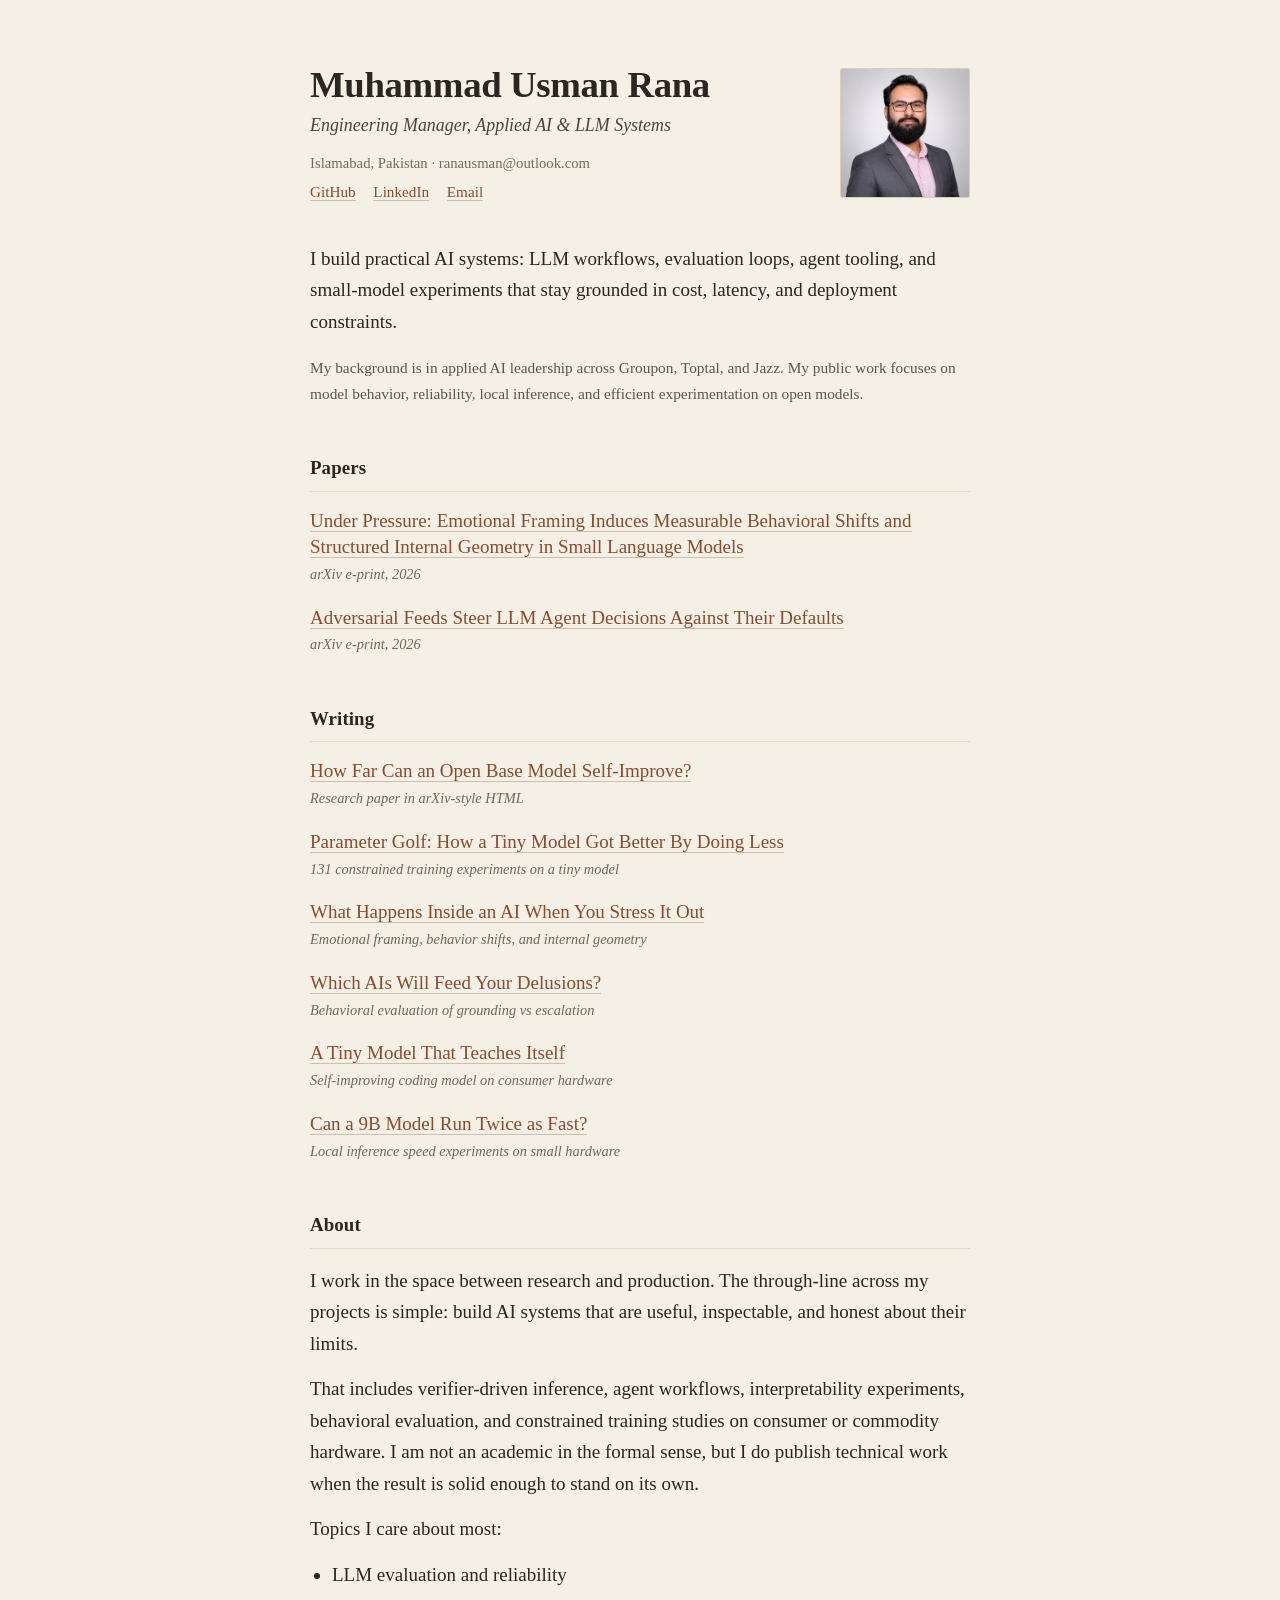
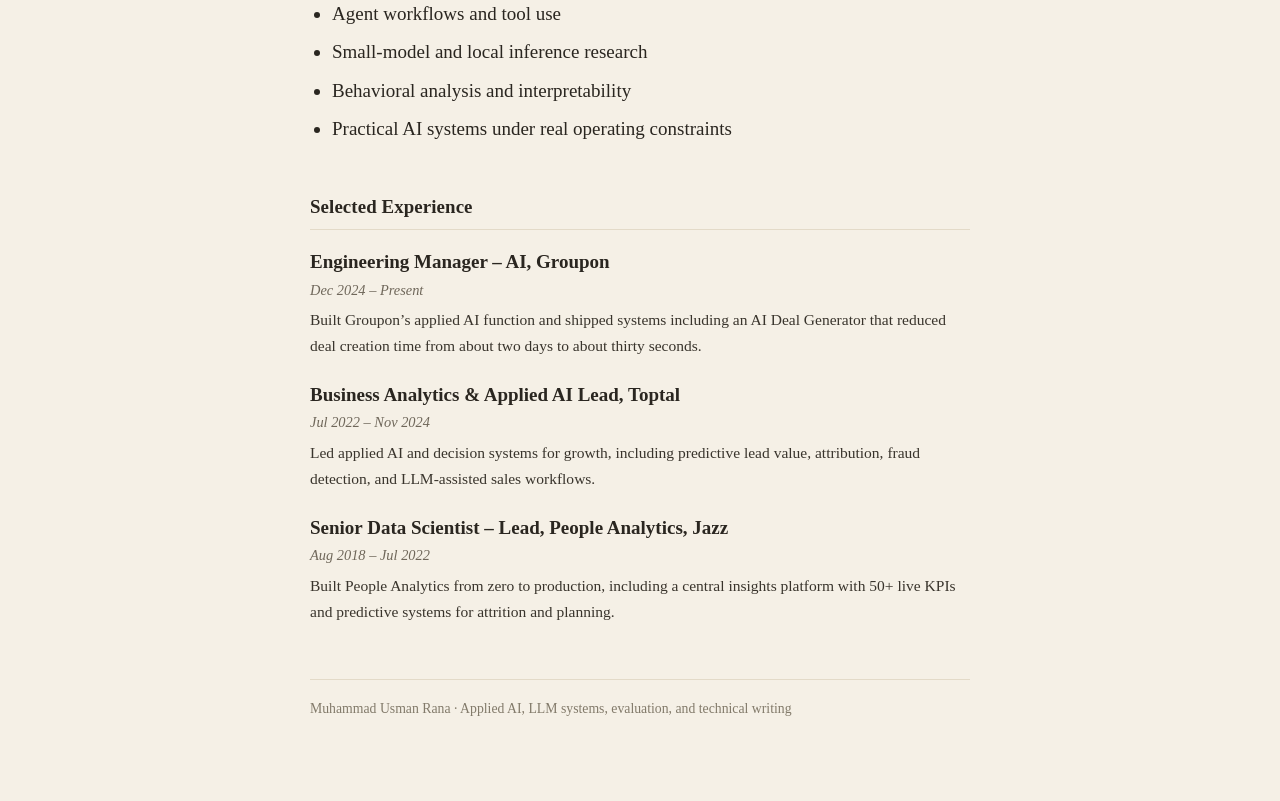
==== index.html @ 56c4f80d "Simplify homepage to a minimal cream layout Drop the heavy 90s styling: keep a warm cream background" ====
<!DOCTYPE html>
<html lang="en">
<head>
<meta charset="UTF-8">
<meta name="viewport" content="width=device-width, initial-scale=1.0">
<title>Muhammad Usman Rana</title>
<meta name="description" content="Applied AI engineering leader working on LLM systems, evaluation, agent workflows, and efficient model experimentation.">
<meta property="og:title" content="Muhammad Usman Rana">
<meta property="og:description" content="Applied AI engineering leader working on LLM systems, evaluation, agent workflows, and efficient model experimentation.">
<meta property="og:image" content="https://ranausmanai.github.io/og/home.png">
<meta property="og:url" content="https://ranausmanai.github.io">
<meta property="og:type" content="website">
<meta name="twitter:card" content="summary_large_image">
<meta name="twitter:title" content="Muhammad Usman Rana">
<meta name="twitter:description" content="Applied AI engineering leader working on LLM systems, evaluation, agent workflows, and efficient model experimentation.">
<meta name="twitter:image" content="https://ranausmanai.github.io/og/home.png">
<style>
*{box-sizing:border-box}

body{
  margin:0;
  padding:64px 24px 80px;
  background:#f5f0e6;
  color:#2a2620;
  font-family:Georgia,"Times New Roman",serif;
  font-size:19px;
  line-height:1.66;
  -webkit-font-smoothing:antialiased;
}

.page{max-width:660px;margin:0 auto}

a{color:#8a4b2f;text-decoration:none;border-bottom:1px solid rgba(138,75,47,.32)}
a:hover{border-bottom-color:#8a4b2f}

h1{
  font-size:2.3rem;
  font-weight:600;
  line-height:1.12;
  letter-spacing:-.01em;
  margin:0 0 6px;
}
.role{font-size:1.12rem;font-style:italic;color:#4a443b;margin:0 0 10px}
.meta{color:#726a5c;font-size:.92rem;margin:0 0 4px}
.links{margin:0 0 4px;font-size:.95rem}
.links a{margin-right:14px}

/* header with a modest portrait */
.intro-grid{
  display:flex;align-items:flex-start;gap:28px;
  margin-bottom:34px;
}
.intro-grid .text{flex:1;min-width:0}
.portrait{
  width:130px;height:auto;flex:none;
  border:1px solid #d8cfba;
  border-radius:2px;
  margin-top:4px;
}
p{margin:0 0 14px}
.lead{margin-top:18px}
.lead.small{font-size:.96rem;color:#5c554a}

h2{
  font-size:1.18rem;
  font-weight:600;
  margin:46px 0 16px;
  padding-bottom:7px;
  border-bottom:1px solid #e3dac8;
  letter-spacing:.005em;
}

.list{display:block}
.item{margin:0 0 18px}
.item .t{line-height:1.4}
.item .d{font-style:italic;color:#6f675a;font-size:.9rem;margin-top:2px}

ul{margin:4px 0 14px;padding-left:22px}
li{margin:0 0 7px}

.job{margin:0 0 20px}
.job .jt{font-weight:600}
.job .jw{font-style:italic;color:#6f675a;font-size:.9rem;margin:1px 0 5px}
.job p{margin:0;font-size:.97rem;color:#39342c}

footer{
  margin-top:54px;
  padding-top:18px;
  border-top:1px solid #e3dac8;
  color:#827a6a;
  font-size:.86rem;
}

@media(max-width:560px){
  body{padding:40px 18px 56px;font-size:18px}
  .intro-grid{flex-direction:column-reverse;gap:18px}
  .portrait{width:112px}
  h1{font-size:2rem}
}
</style>
</head>
<body>
<div class="page">

  <div class="intro-grid">
    <div class="text">
      <h1>Muhammad Usman Rana</h1>
      <p class="role">Engineering Manager, Applied AI &amp; LLM Systems</p>
      <p class="meta">Islamabad, Pakistan &middot; ranausman@outlook.com</p>
      <p class="links">
        <a href="https://github.com/ranausmanai">GitHub</a>
        <a href="https://www.linkedin.com/in/ranausmans/">LinkedIn</a>
        <a href="mailto:ranausman@outlook.com">Email</a>
      </p>
    </div>
    <img class="portrait" src="images/profile.png" alt="Muhammad Usman Rana">
  </div>

  <p class="lead">I build practical AI systems: LLM workflows, evaluation loops, agent tooling, and
  small-model experiments that stay grounded in cost, latency, and deployment constraints.</p>
  <p class="lead small">My background is in applied AI leadership across Groupon, Toptal, and Jazz.
  My public work focuses on model behavior, reliability, local inference, and efficient
  experimentation on open models.</p>

  <h2>Papers</h2>
  <div class="list">
    <div class="item">
      <div class="t"><a href="https://arxiv.org/abs/2605.20202">Under Pressure: Emotional Framing
        Induces Measurable Behavioral Shifts and Structured Internal Geometry in Small Language
        Models</a></div>
      <div class="d">arXiv e-print, 2026</div>
    </div>
    <div class="item">
      <div class="t"><a href="https://arxiv.org/abs/2606.00914">Adversarial Feeds Steer LLM Agent
        Decisions Against Their Defaults</a></div>
      <div class="d">arXiv e-print, 2026</div>
    </div>
  </div>

  <h2>Writing</h2>
  <div class="list">
    <div class="item">
      <div class="t"><a href="posts/how-far-can-an-open-base-model-self-improve.html">How Far Can
        an Open Base Model Self-Improve?</a></div>
      <div class="d">Research paper in arXiv-style HTML</div>
    </div>
    <div class="item">
      <div class="t"><a href="posts/parameter-golf.html">Parameter Golf: How a Tiny Model Got
        Better By Doing Less</a></div>
      <div class="d">131 constrained training experiments on a tiny model</div>
    </div>
    <div class="item">
      <div class="t"><a href="posts/under-pressure.html">What Happens Inside an AI When You Stress
        It Out</a></div>
      <div class="d">Emotional framing, behavior shifts, and internal geometry</div>
    </div>
    <div class="item">
      <div class="t"><a href="posts/spiral-eval.html">Which AIs Will Feed Your Delusions?</a></div>
      <div class="d">Behavioral evaluation of grounding vs escalation</div>
    </div>
    <div class="item">
      <div class="t"><a href="posts/tinyforge.html">A Tiny Model That Teaches Itself</a></div>
      <div class="d">Self-improving coding model on consumer hardware</div>
    </div>
    <div class="item">
      <div class="t"><a href="posts/twenty-experiments.html">Can a 9B Model Run Twice as
        Fast?</a></div>
      <div class="d">Local inference speed experiments on small hardware</div>
    </div>
  </div>

  <h2>About</h2>
  <p>I work in the space between research and production. The through-line across my projects is
  simple: build AI systems that are useful, inspectable, and honest about their limits.</p>
  <p>That includes verifier-driven inference, agent workflows, interpretability experiments,
  behavioral evaluation, and constrained training studies on consumer or commodity hardware. I am
  not an academic in the formal sense, but I do publish technical work when the result is solid
  enough to stand on its own.</p>
  <p>Topics I care about most:</p>
  <ul>
    <li>LLM evaluation and reliability</li>
    <li>Agent workflows and tool use</li>
    <li>Small-model and local inference research</li>
    <li>Behavioral analysis and interpretability</li>
    <li>Practical AI systems under real operating constraints</li>
  </ul>

  <h2>Selected Experience</h2>
  <div class="job">
    <div class="jt">Engineering Manager &ndash; AI, Groupon</div>
    <div class="jw">Dec 2024 &ndash; Present</div>
    <p>Built Groupon&rsquo;s applied AI function and shipped systems including an AI Deal Generator
    that reduced deal creation time from about two days to about thirty seconds.</p>
  </div>
  <div class="job">
    <div class="jt">Business Analytics &amp; Applied AI Lead, Toptal</div>
    <div class="jw">Jul 2022 &ndash; Nov 2024</div>
    <p>Led applied AI and decision systems for growth, including predictive lead value, attribution,
    fraud detection, and LLM-assisted sales workflows.</p>
  </div>
  <div class="job">
    <div class="jt">Senior Data Scientist &ndash; Lead, People Analytics, Jazz</div>
    <div class="jw">Aug 2018 &ndash; Jul 2022</div>
    <p>Built People Analytics from zero to production, including a central insights platform with
    50+ live KPIs and predictive systems for attrition and planning.</p>
  </div>

  <footer>
    Muhammad Usman Rana &middot; Applied AI, LLM systems, evaluation, and technical writing
  </footer>

</div>
</body>
</html>
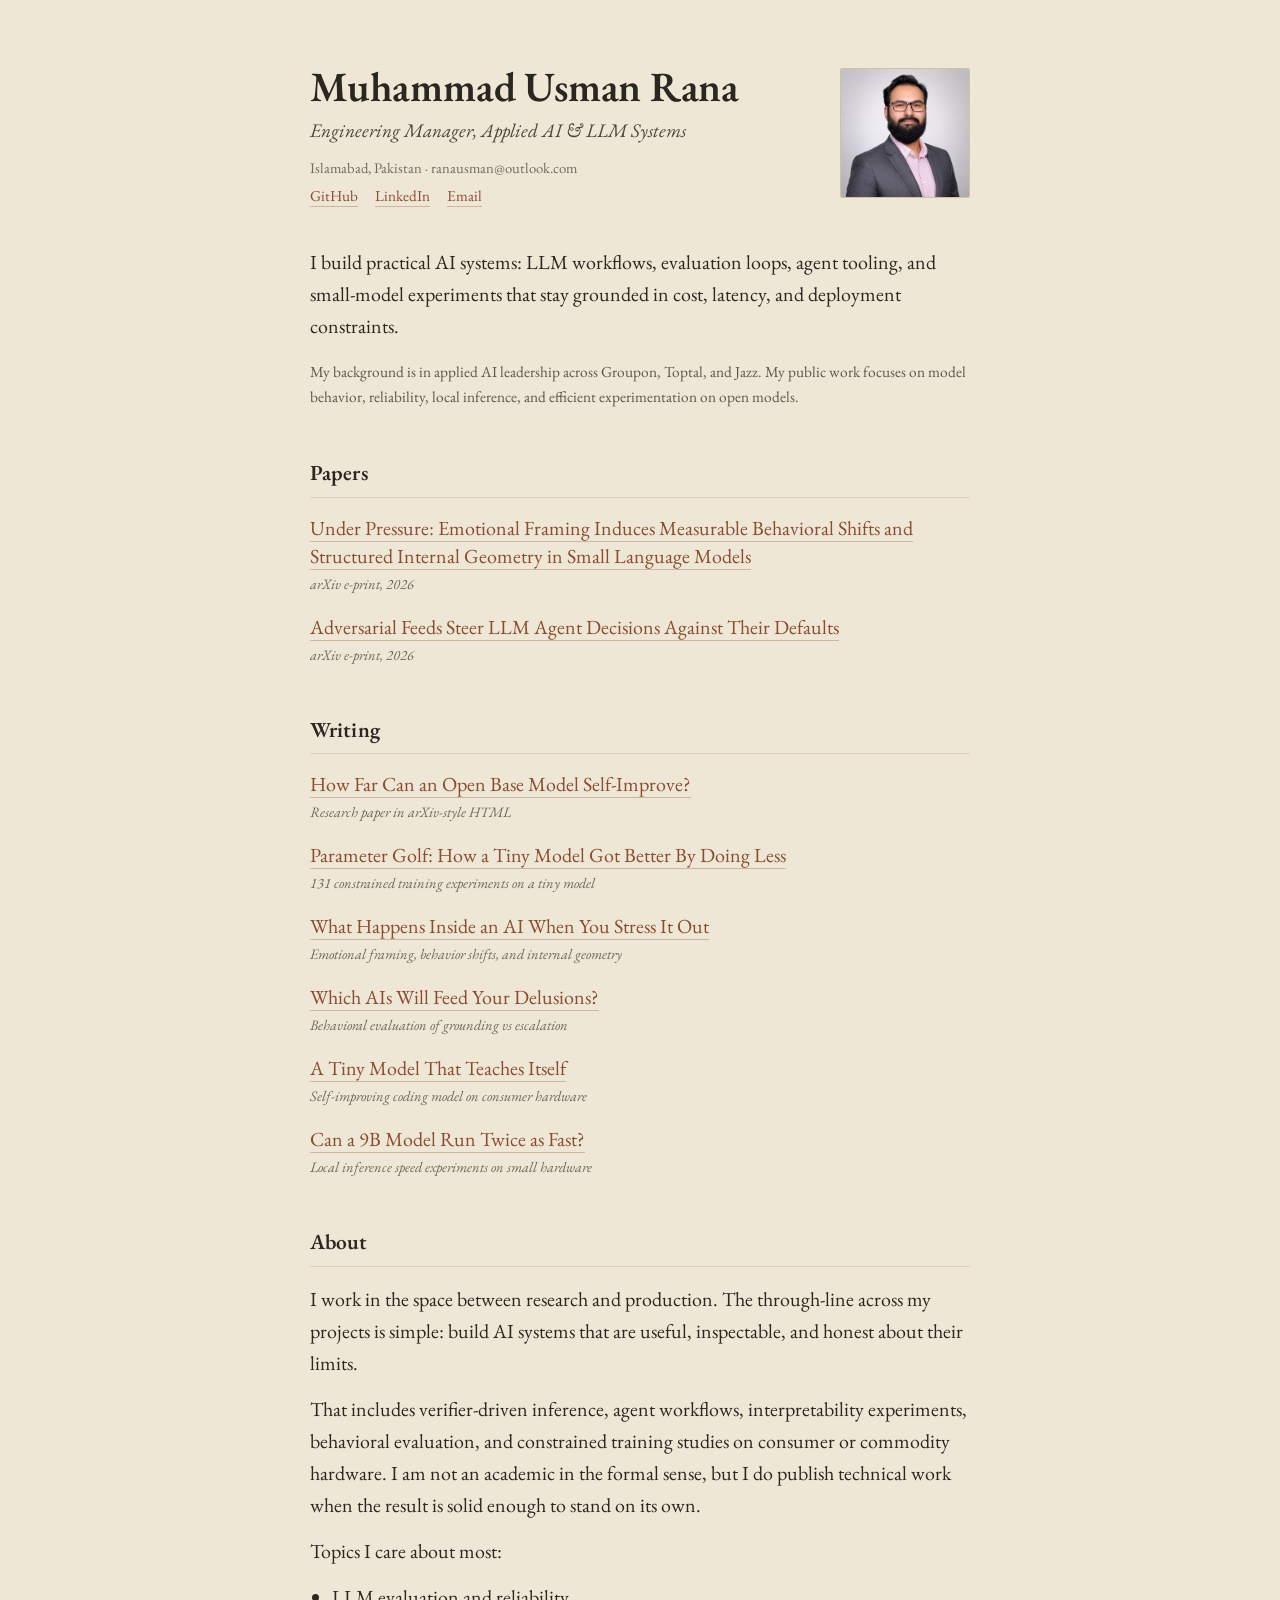
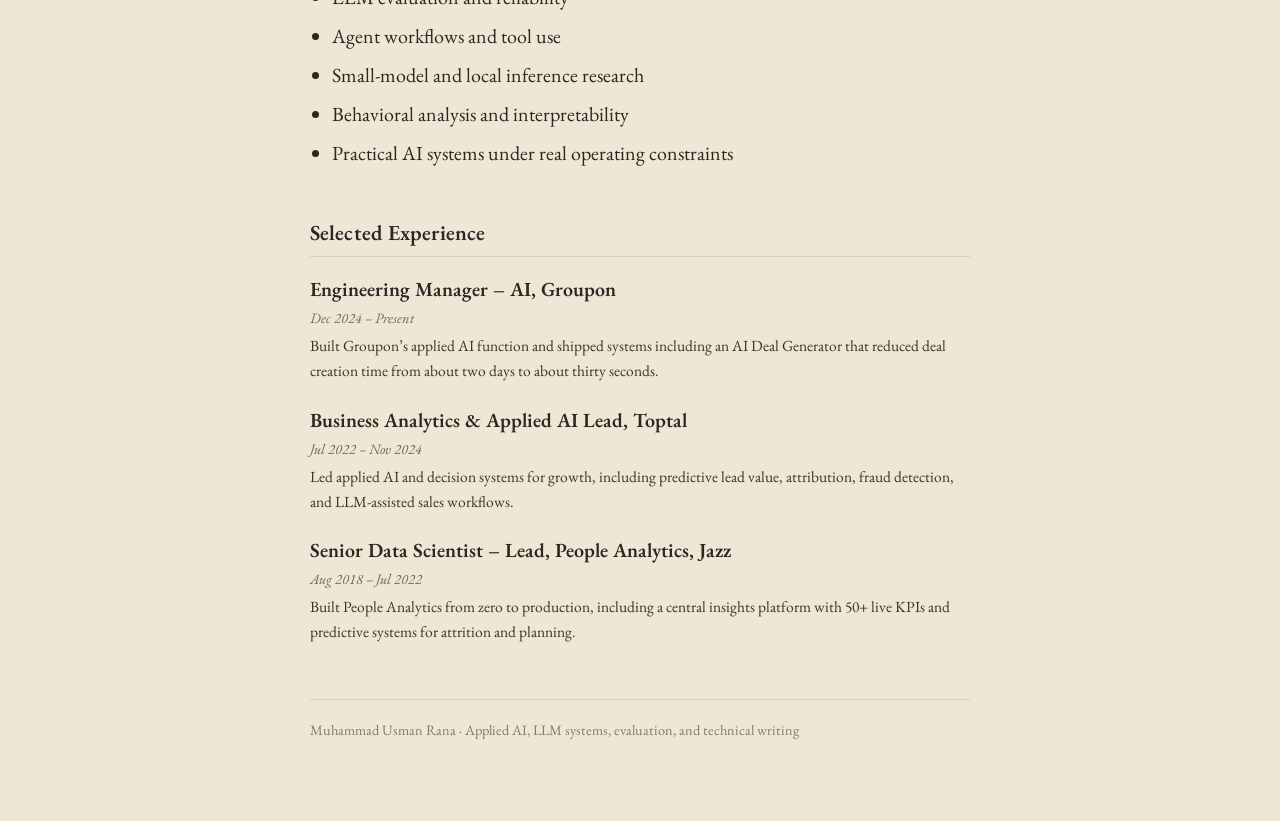
==== commit e41894e6: "Fine-tune homepage: beige bg, EB Garamond, tuned hairlines Deepen the background to a warmer beige (" ====
--- a/index.html
+++ b/index.html
@@ -14,17 +14,20 @@
 <meta name="twitter:title" content="Muhammad Usman Rana">
 <meta name="twitter:description" content="Applied AI engineering leader working on LLM systems, evaluation, agent workflows, and efficient model experimentation.">
 <meta name="twitter:image" content="https://ranausmanai.github.io/og/home.png">
+<link rel="preconnect" href="https://fonts.googleapis.com">
+<link rel="preconnect" href="https://fonts.gstatic.com" crossorigin>
+<link href="https://fonts.googleapis.com/css2?family=EB+Garamond:ital,wght@0,400;0,500;0,600;1,400;1,500&display=swap" rel="stylesheet">
 <style>
 *{box-sizing:border-box}
 
 body{
   margin:0;
   padding:64px 24px 80px;
-  background:#f5f0e6;
+  background:#efe7d6;
   color:#2a2620;
-  font-family:Georgia,"Times New Roman",serif;
-  font-size:19px;
-  line-height:1.66;
+  font-family:"EB Garamond",Georgia,"Times New Roman",serif;
+  font-size:20px;
+  line-height:1.6;
   -webkit-font-smoothing:antialiased;
 }
 
@@ -34,13 +37,13 @@
 a:hover{border-bottom-color:#8a4b2f}
 
 h1{
-  font-size:2.3rem;
+  font-size:2.6rem;
   font-weight:600;
-  line-height:1.12;
-  letter-spacing:-.01em;
+  line-height:1.1;
+  letter-spacing:-.005em;
   margin:0 0 6px;
 }
-.role{font-size:1.12rem;font-style:italic;color:#4a443b;margin:0 0 10px}
+.role{font-size:1.2rem;font-style:italic;color:#4a443b;margin:0 0 10px}
 .meta{color:#726a5c;font-size:.92rem;margin:0 0 4px}
 .links{margin:0 0 4px;font-size:.95rem}
 .links a{margin-right:14px}
@@ -53,7 +56,7 @@
 .intro-grid .text{flex:1;min-width:0}
 .portrait{
   width:130px;height:auto;flex:none;
-  border:1px solid #d8cfba;
+  border:1px solid #cfc1a3;
   border-radius:2px;
   margin-top:4px;
 }
@@ -62,11 +65,11 @@
 .lead.small{font-size:.96rem;color:#5c554a}
 
 h2{
-  font-size:1.18rem;
+  font-size:1.34rem;
   font-weight:600;
   margin:46px 0 16px;
   padding-bottom:7px;
-  border-bottom:1px solid #e3dac8;
+  border-bottom:1px solid #ddd0b6;
   letter-spacing:.005em;
 }
 
@@ -86,16 +89,16 @@
 footer{
   margin-top:54px;
   padding-top:18px;
-  border-top:1px solid #e3dac8;
+  border-top:1px solid #ddd0b6;
   color:#827a6a;
-  font-size:.86rem;
+  font-size:.9rem;
 }
 
 @media(max-width:560px){
-  body{padding:40px 18px 56px;font-size:18px}
+  body{padding:40px 18px 56px;font-size:19px}
   .intro-grid{flex-direction:column-reverse;gap:18px}
   .portrait{width:112px}
-  h1{font-size:2rem}
+  h1{font-size:2.15rem}
 }
 </style>
 </head>
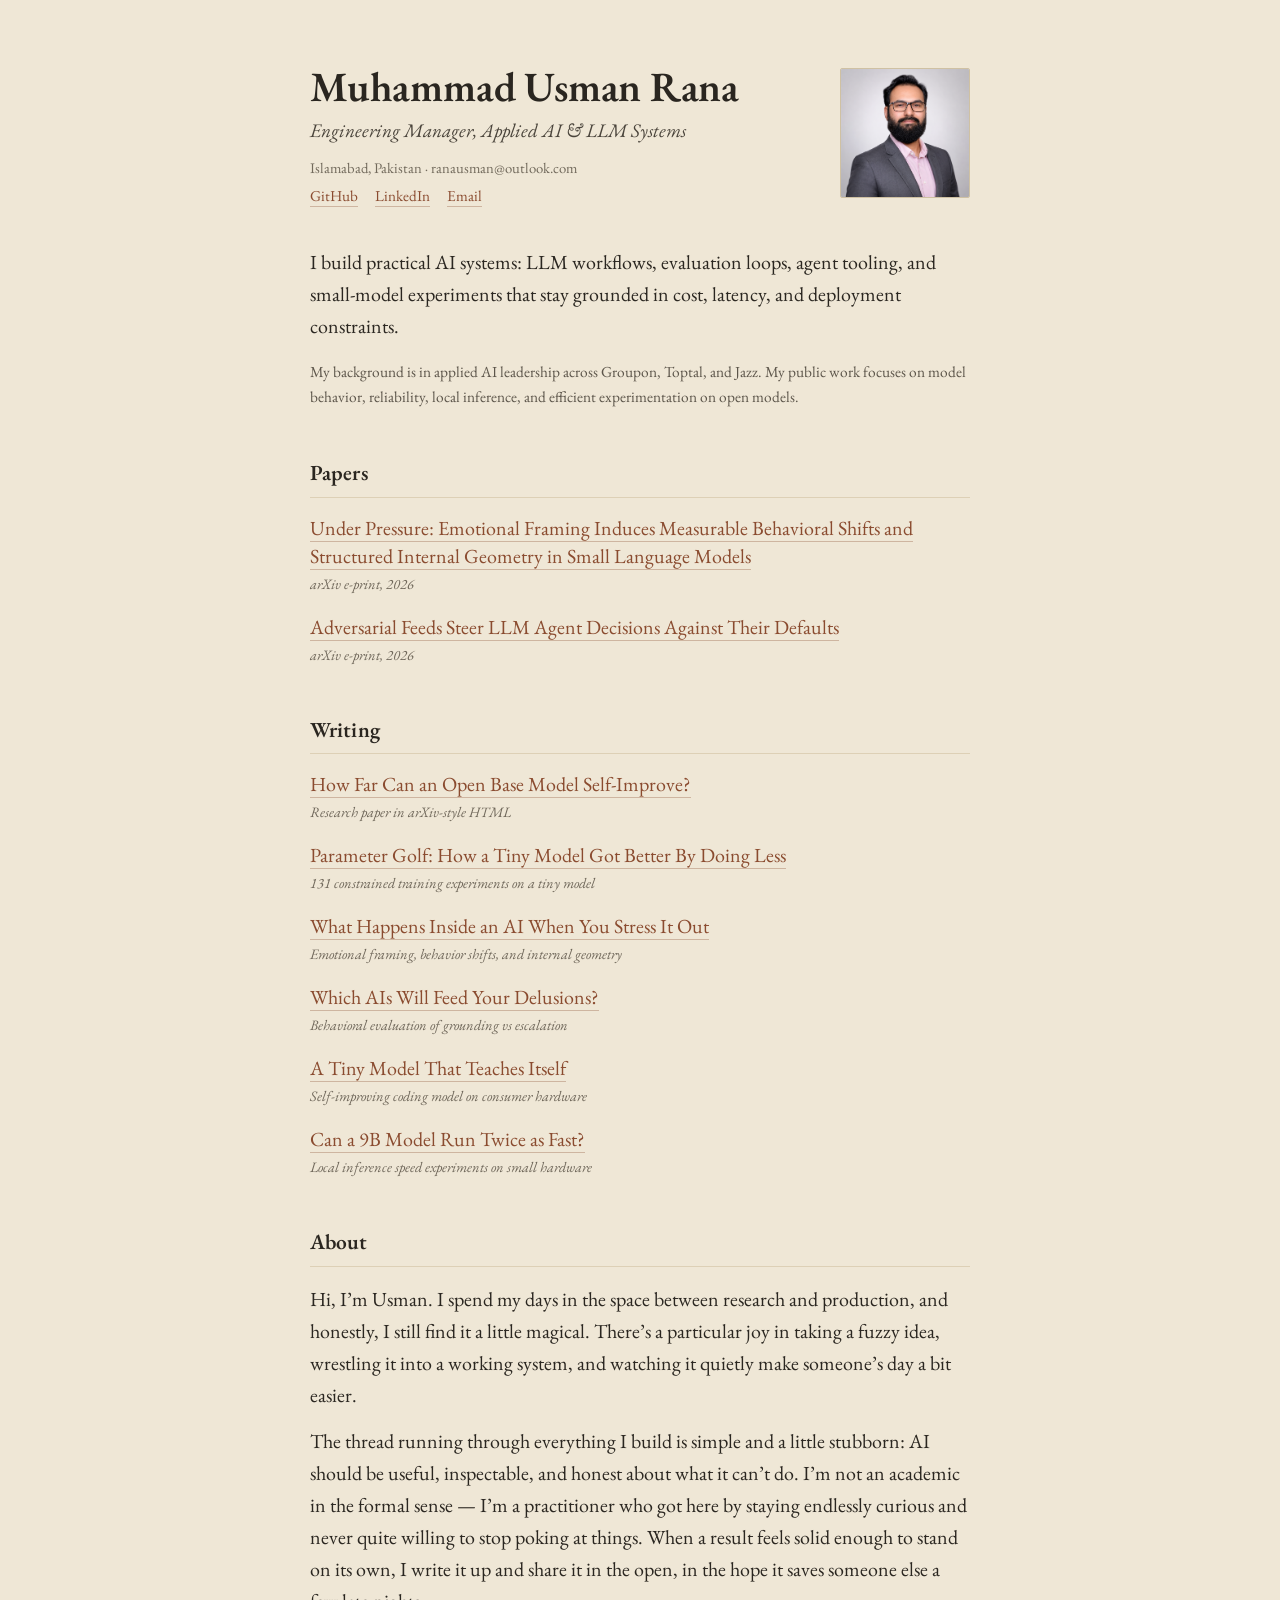
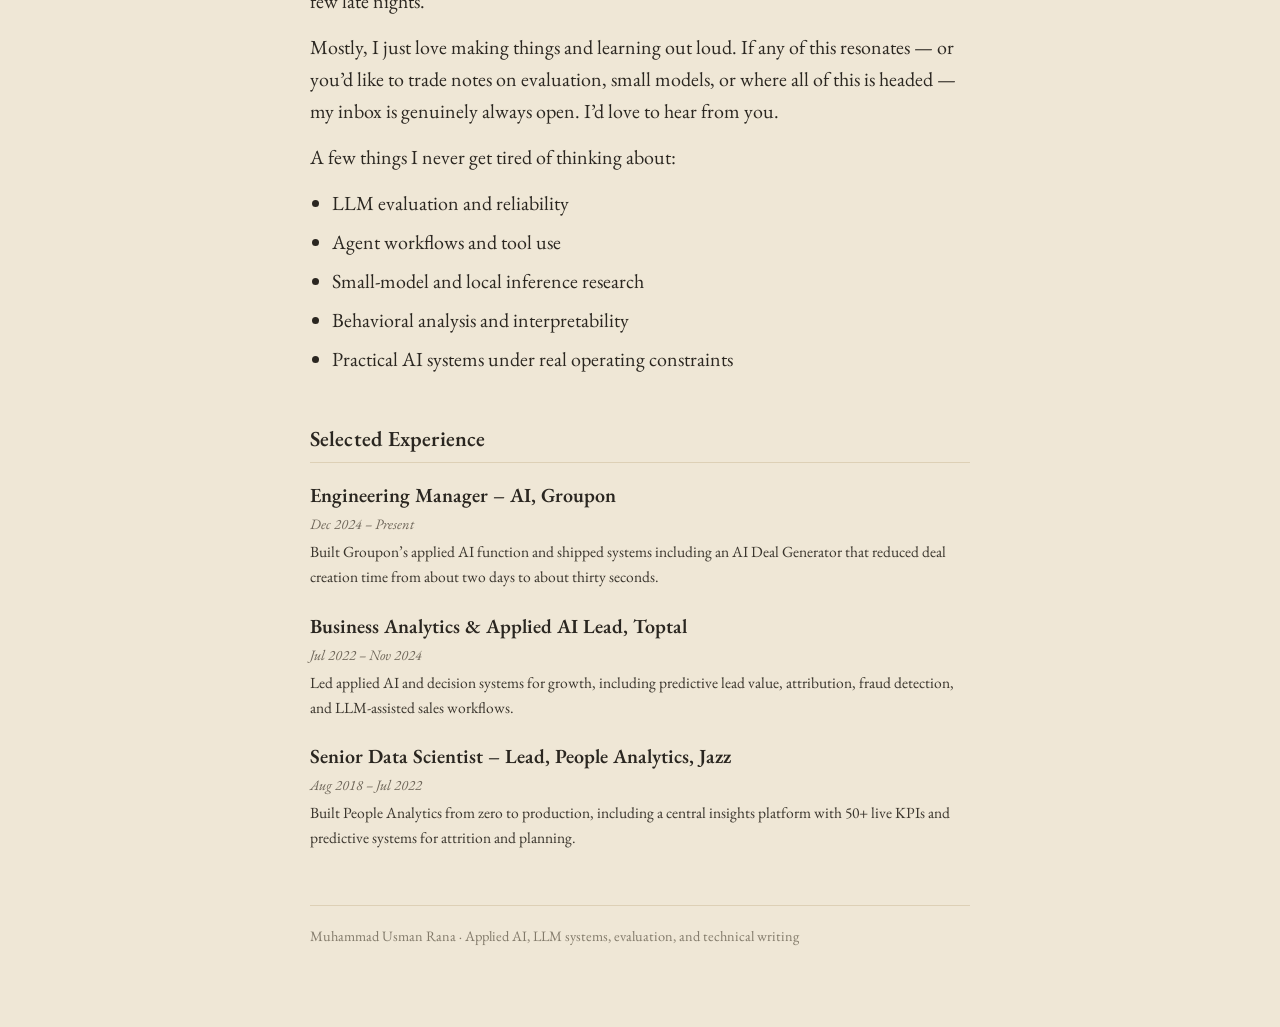
==== commit 2d106b36: "Rewrite About section in a warmer, personal voice Replace the formal About copy with a warm, first-p" ====
--- a/index.html
+++ b/index.html
@@ -173,13 +173,18 @@
   </div>
 
   <h2>About</h2>
-  <p>I work in the space between research and production. The through-line across my projects is
-  simple: build AI systems that are useful, inspectable, and honest about their limits.</p>
-  <p>That includes verifier-driven inference, agent workflows, interpretability experiments,
-  behavioral evaluation, and constrained training studies on consumer or commodity hardware. I am
-  not an academic in the formal sense, but I do publish technical work when the result is solid
-  enough to stand on its own.</p>
-  <p>Topics I care about most:</p>
+  <p>Hi, I&rsquo;m Usman. I spend my days in the space between research and production, and honestly,
+  I still find it a little magical. There&rsquo;s a particular joy in taking a fuzzy idea, wrestling
+  it into a working system, and watching it quietly make someone&rsquo;s day a bit easier.</p>
+  <p>The thread running through everything I build is simple and a little stubborn: AI should be
+  useful, inspectable, and honest about what it can&rsquo;t do. I&rsquo;m not an academic in the
+  formal sense &mdash; I&rsquo;m a practitioner who got here by staying endlessly curious and never
+  quite willing to stop poking at things. When a result feels solid enough to stand on its own, I
+  write it up and share it in the open, in the hope it saves someone else a few late nights.</p>
+  <p>Mostly, I just love making things and learning out loud. If any of this resonates &mdash; or
+  you&rsquo;d like to trade notes on evaluation, small models, or where all of this is headed &mdash;
+  my inbox is genuinely always open. I&rsquo;d love to hear from you.</p>
+  <p>A few things I never get tired of thinking about:</p>
   <ul>
     <li>LLM evaluation and reliability</li>
     <li>Agent workflows and tool use</li>
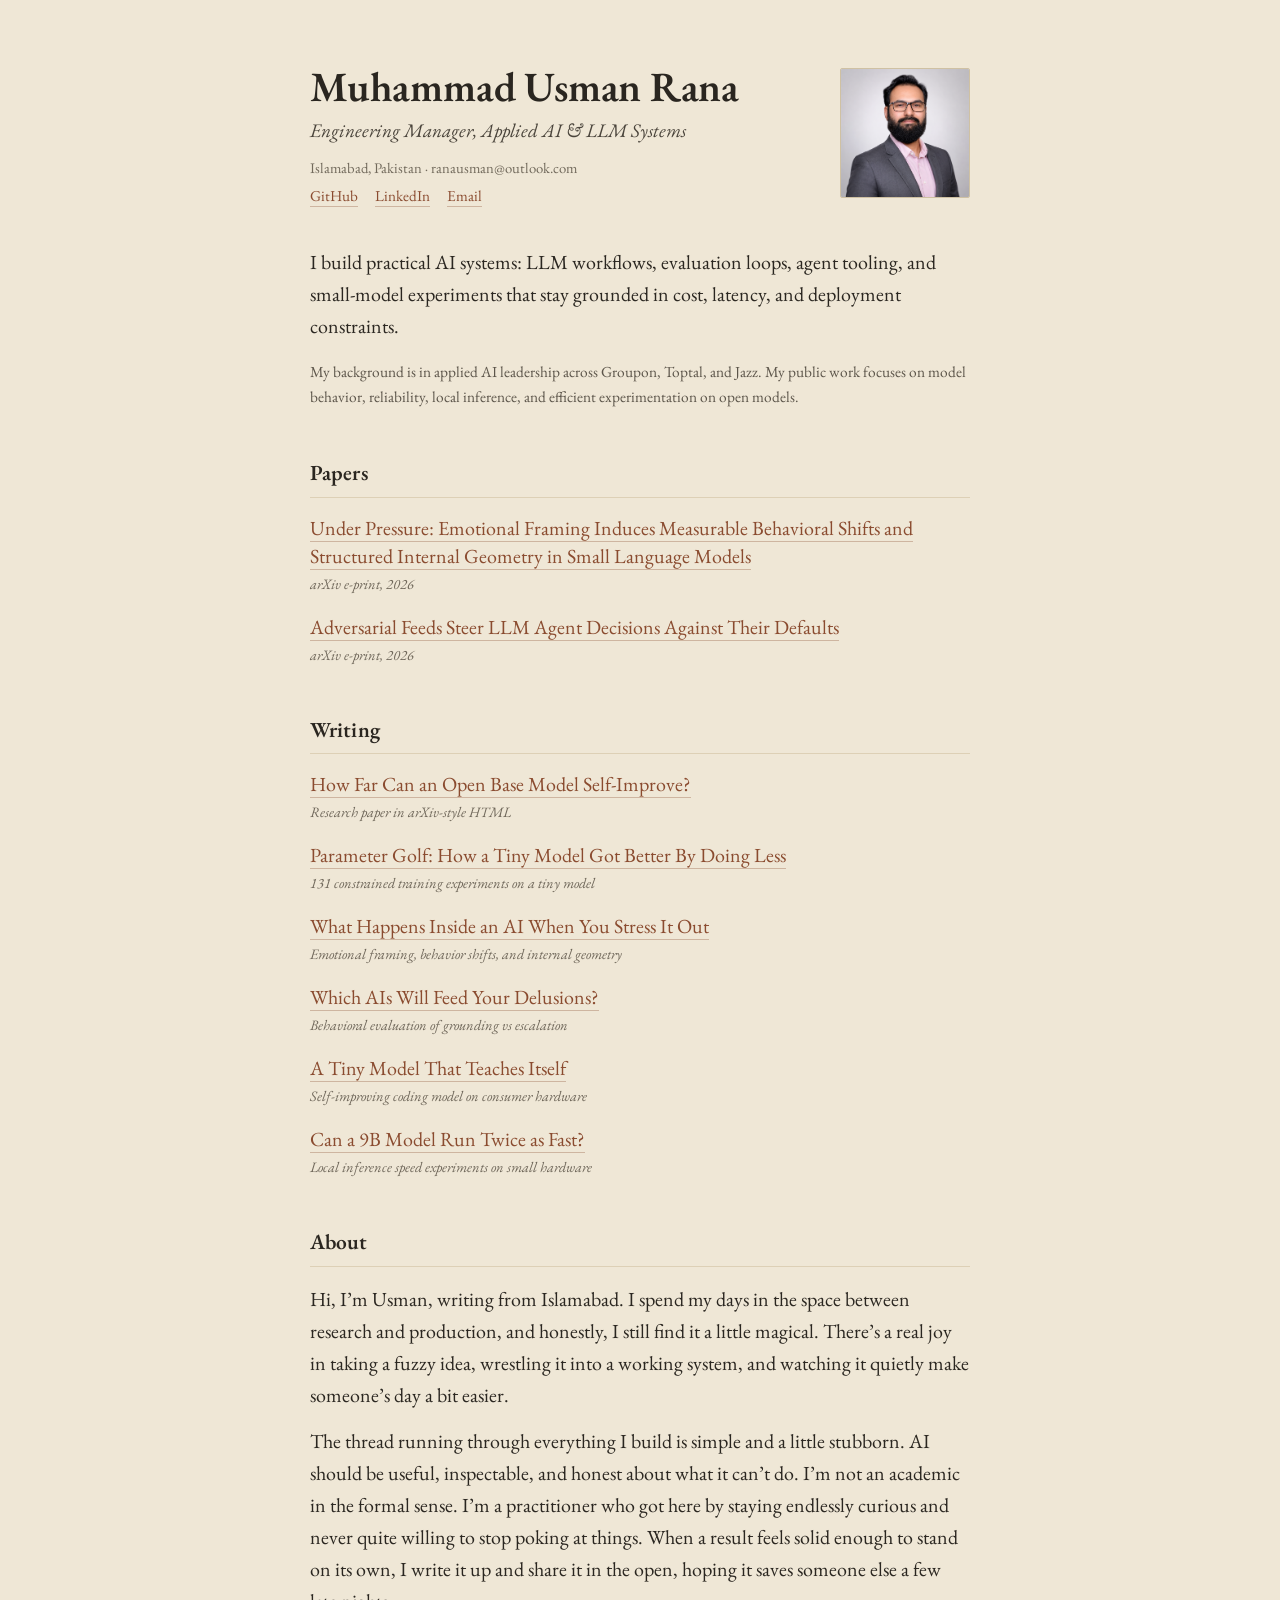
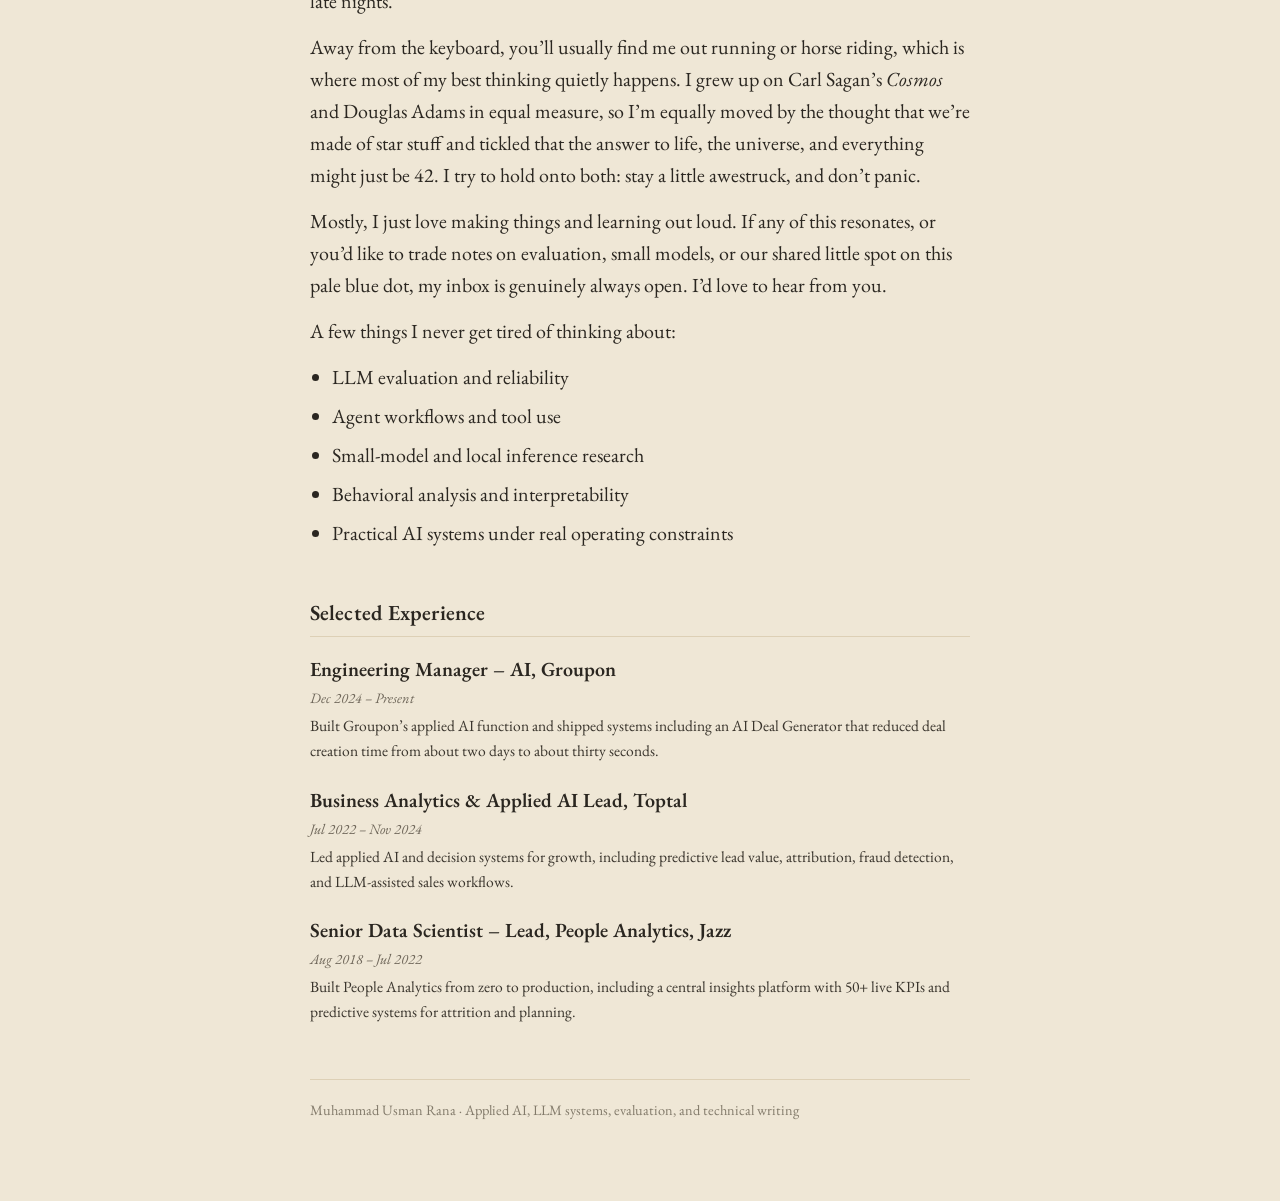
==== commit c2fa56f2: "Personalize About: Islamabad, hobbies, Cosmos & Hitchhiker nods Rewrite the About copy without em da" ====
--- a/index.html
+++ b/index.html
@@ -173,16 +173,22 @@
   </div>
 
   <h2>About</h2>
-  <p>Hi, I&rsquo;m Usman. I spend my days in the space between research and production, and honestly,
-  I still find it a little magical. There&rsquo;s a particular joy in taking a fuzzy idea, wrestling
-  it into a working system, and watching it quietly make someone&rsquo;s day a bit easier.</p>
-  <p>The thread running through everything I build is simple and a little stubborn: AI should be
+  <p>Hi, I&rsquo;m Usman, writing from Islamabad. I spend my days in the space between research and
+  production, and honestly, I still find it a little magical. There&rsquo;s a real joy in taking a
+  fuzzy idea, wrestling it into a working system, and watching it quietly make someone&rsquo;s day a
+  bit easier.</p>
+  <p>The thread running through everything I build is simple and a little stubborn. AI should be
   useful, inspectable, and honest about what it can&rsquo;t do. I&rsquo;m not an academic in the
-  formal sense &mdash; I&rsquo;m a practitioner who got here by staying endlessly curious and never
-  quite willing to stop poking at things. When a result feels solid enough to stand on its own, I
-  write it up and share it in the open, in the hope it saves someone else a few late nights.</p>
-  <p>Mostly, I just love making things and learning out loud. If any of this resonates &mdash; or
-  you&rsquo;d like to trade notes on evaluation, small models, or where all of this is headed &mdash;
+  formal sense. I&rsquo;m a practitioner who got here by staying endlessly curious and never quite
+  willing to stop poking at things. When a result feels solid enough to stand on its own, I write it
+  up and share it in the open, hoping it saves someone else a few late nights.</p>
+  <p>Away from the keyboard, you&rsquo;ll usually find me out running or horse riding, which is where
+  most of my best thinking quietly happens. I grew up on Carl Sagan&rsquo;s <em>Cosmos</em> and
+  Douglas Adams in equal measure, so I&rsquo;m equally moved by the thought that we&rsquo;re made of
+  star stuff and tickled that the answer to life, the universe, and everything might just be 42. I
+  try to hold onto both: stay a little awestruck, and don&rsquo;t panic.</p>
+  <p>Mostly, I just love making things and learning out loud. If any of this resonates, or you&rsquo;d
+  like to trade notes on evaluation, small models, or our shared little spot on this pale blue dot,
   my inbox is genuinely always open. I&rsquo;d love to hear from you.</p>
   <p>A few things I never get tired of thinking about:</p>
   <ul>
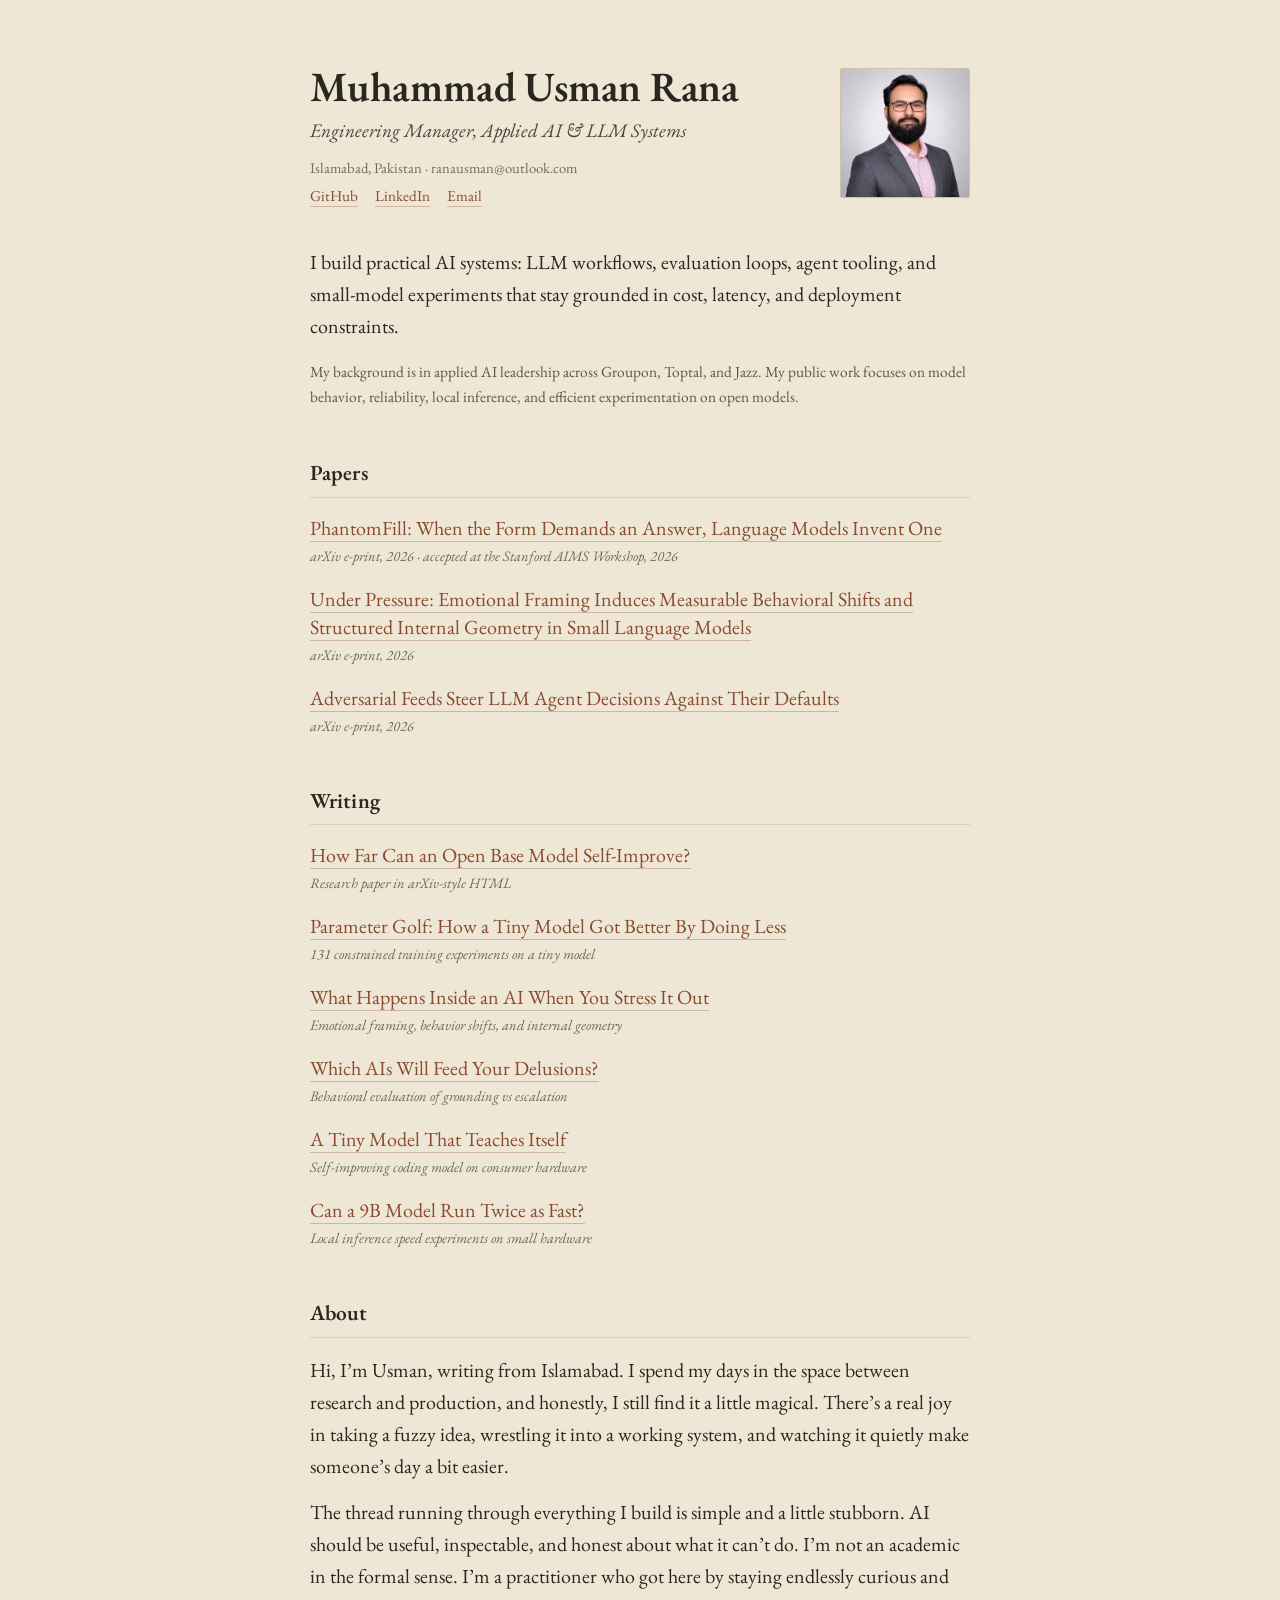
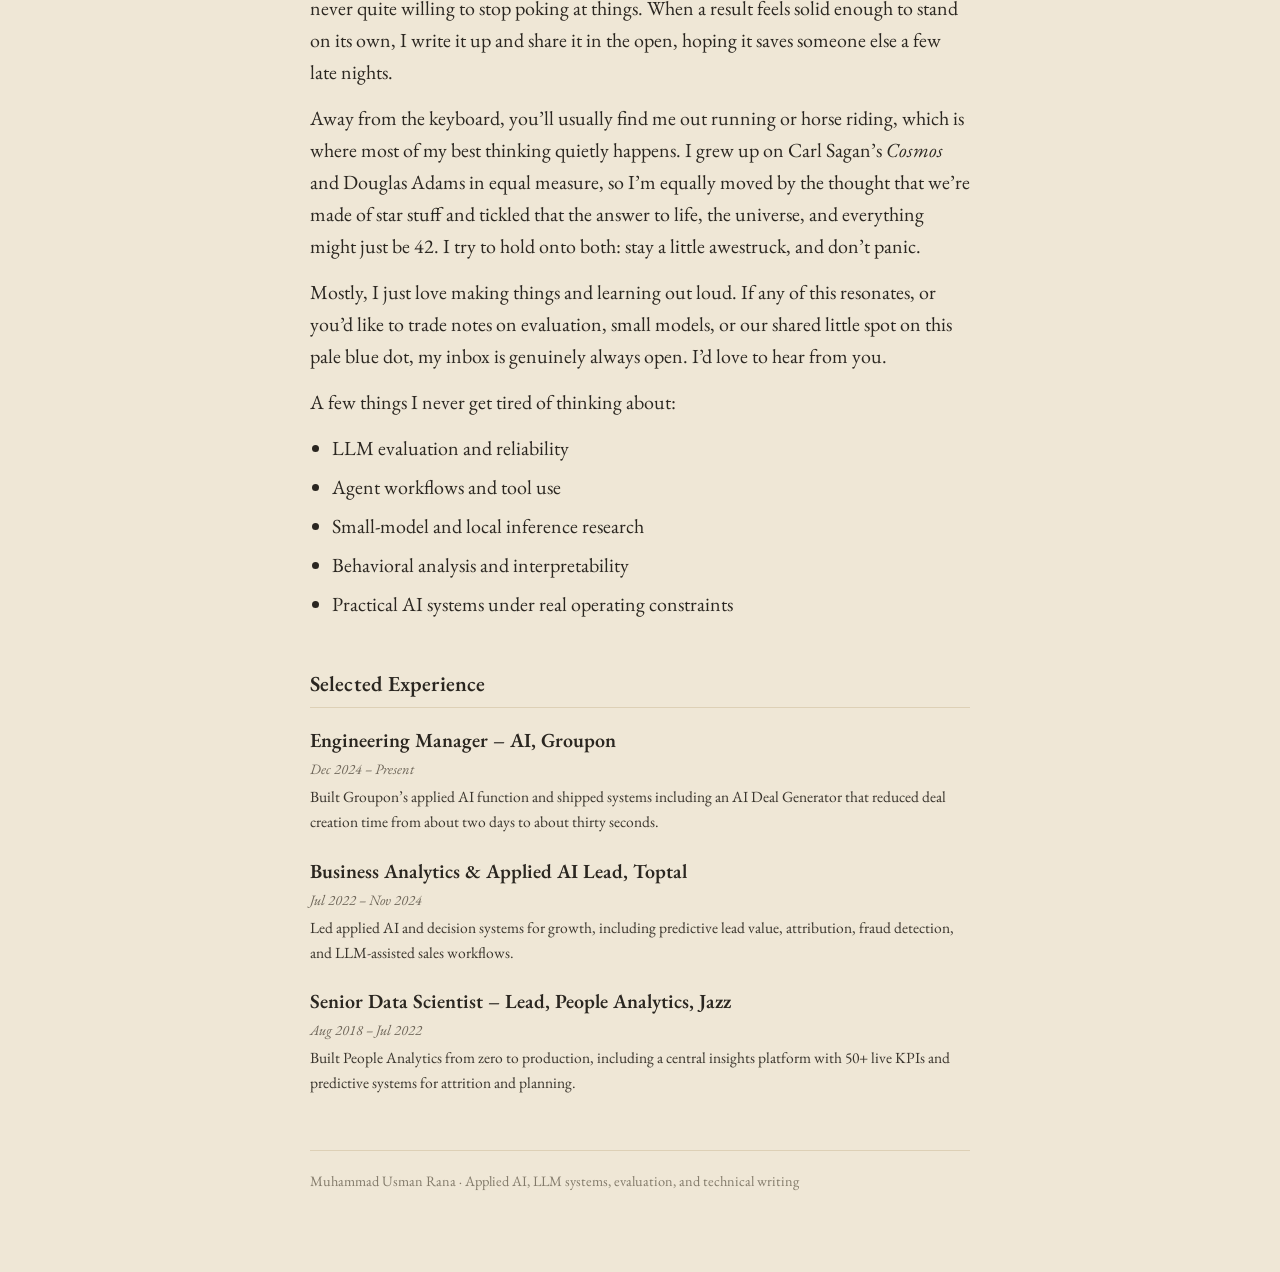
==== commit e5797e85: "Add PhantomFill to homepage" ====
--- a/index.html
+++ b/index.html
@@ -127,6 +127,11 @@
 
   <h2>Papers</h2>
   <div class="list">
+    <div class="item">
+      <div class="t"><a href="https://arxiv.org/abs/2607.20492">PhantomFill: When the Form Demands
+        an Answer, Language Models Invent One</a></div>
+      <div class="d">arXiv e-print, 2026 · accepted at the Stanford AIMS Workshop, 2026</div>
+    </div>
     <div class="item">
       <div class="t"><a href="https://arxiv.org/abs/2605.20202">Under Pressure: Emotional Framing
         Induces Measurable Behavioral Shifts and Structured Internal Geometry in Small Language
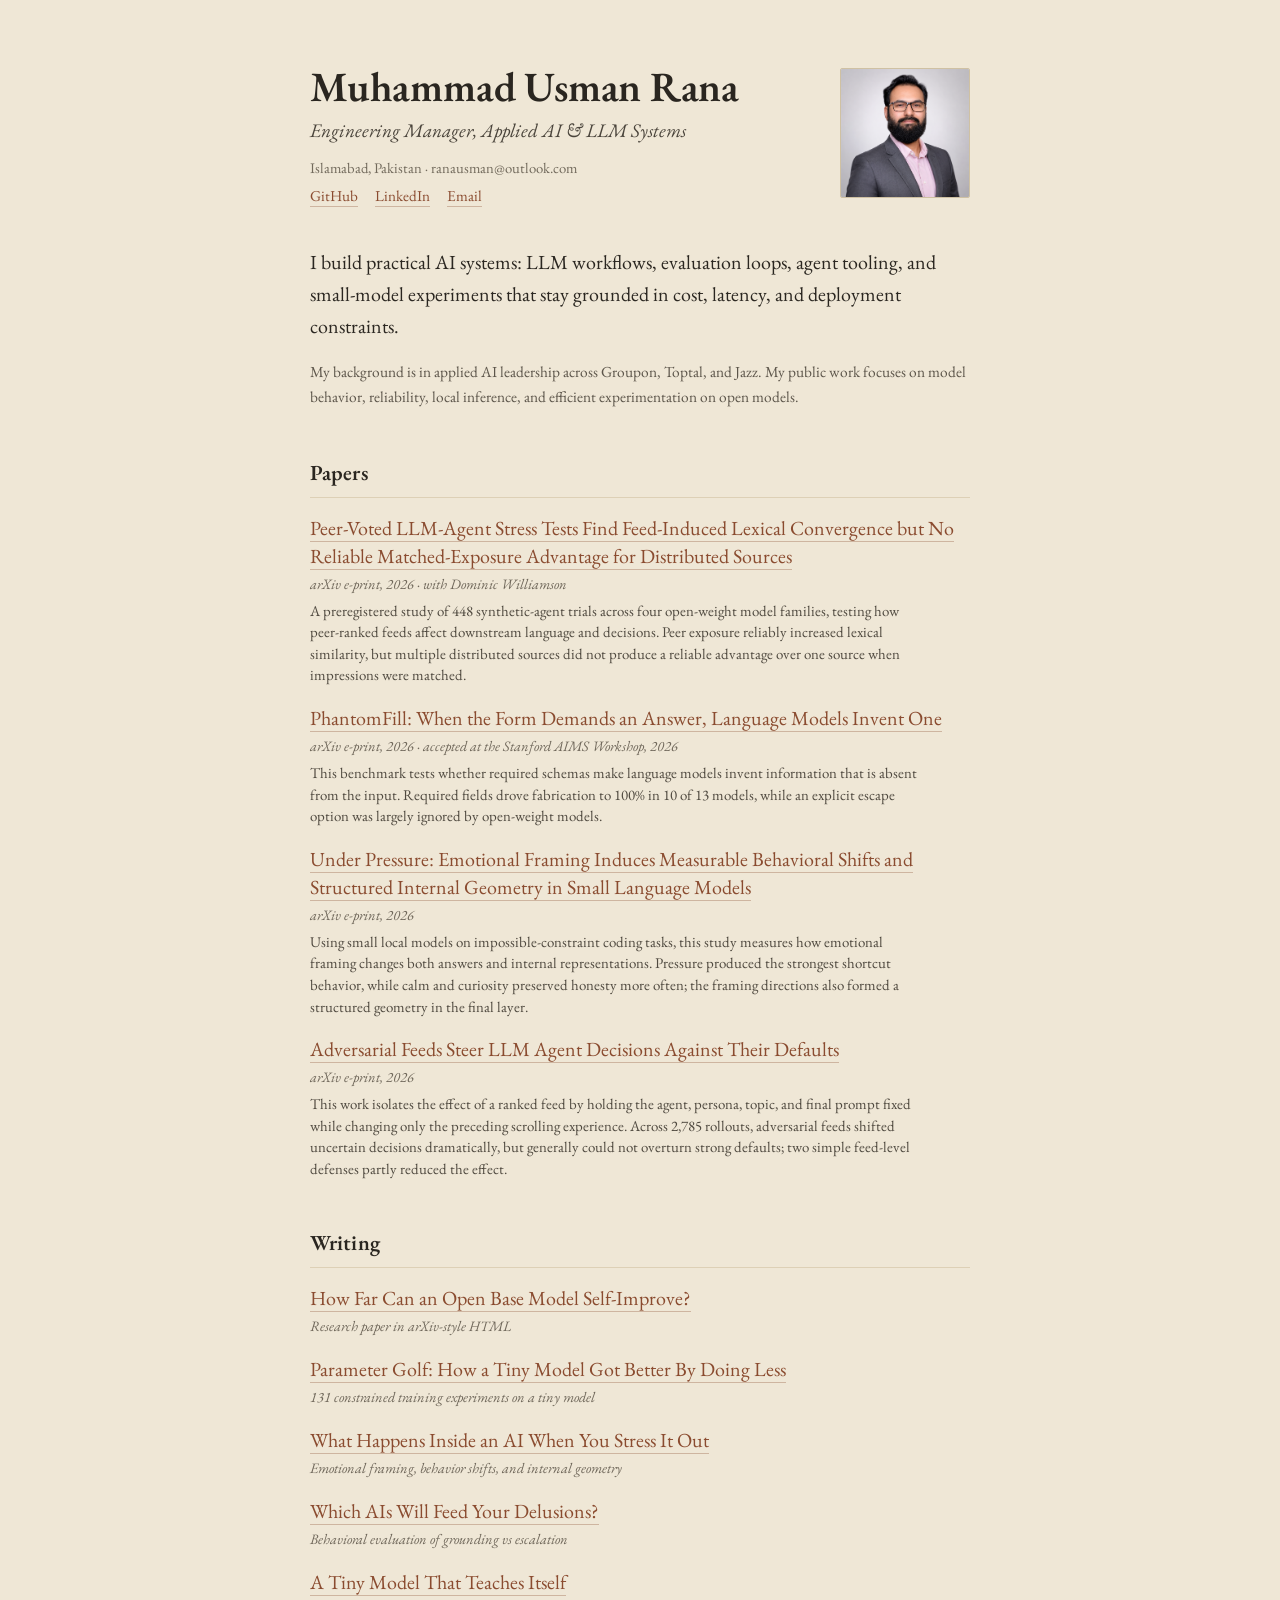
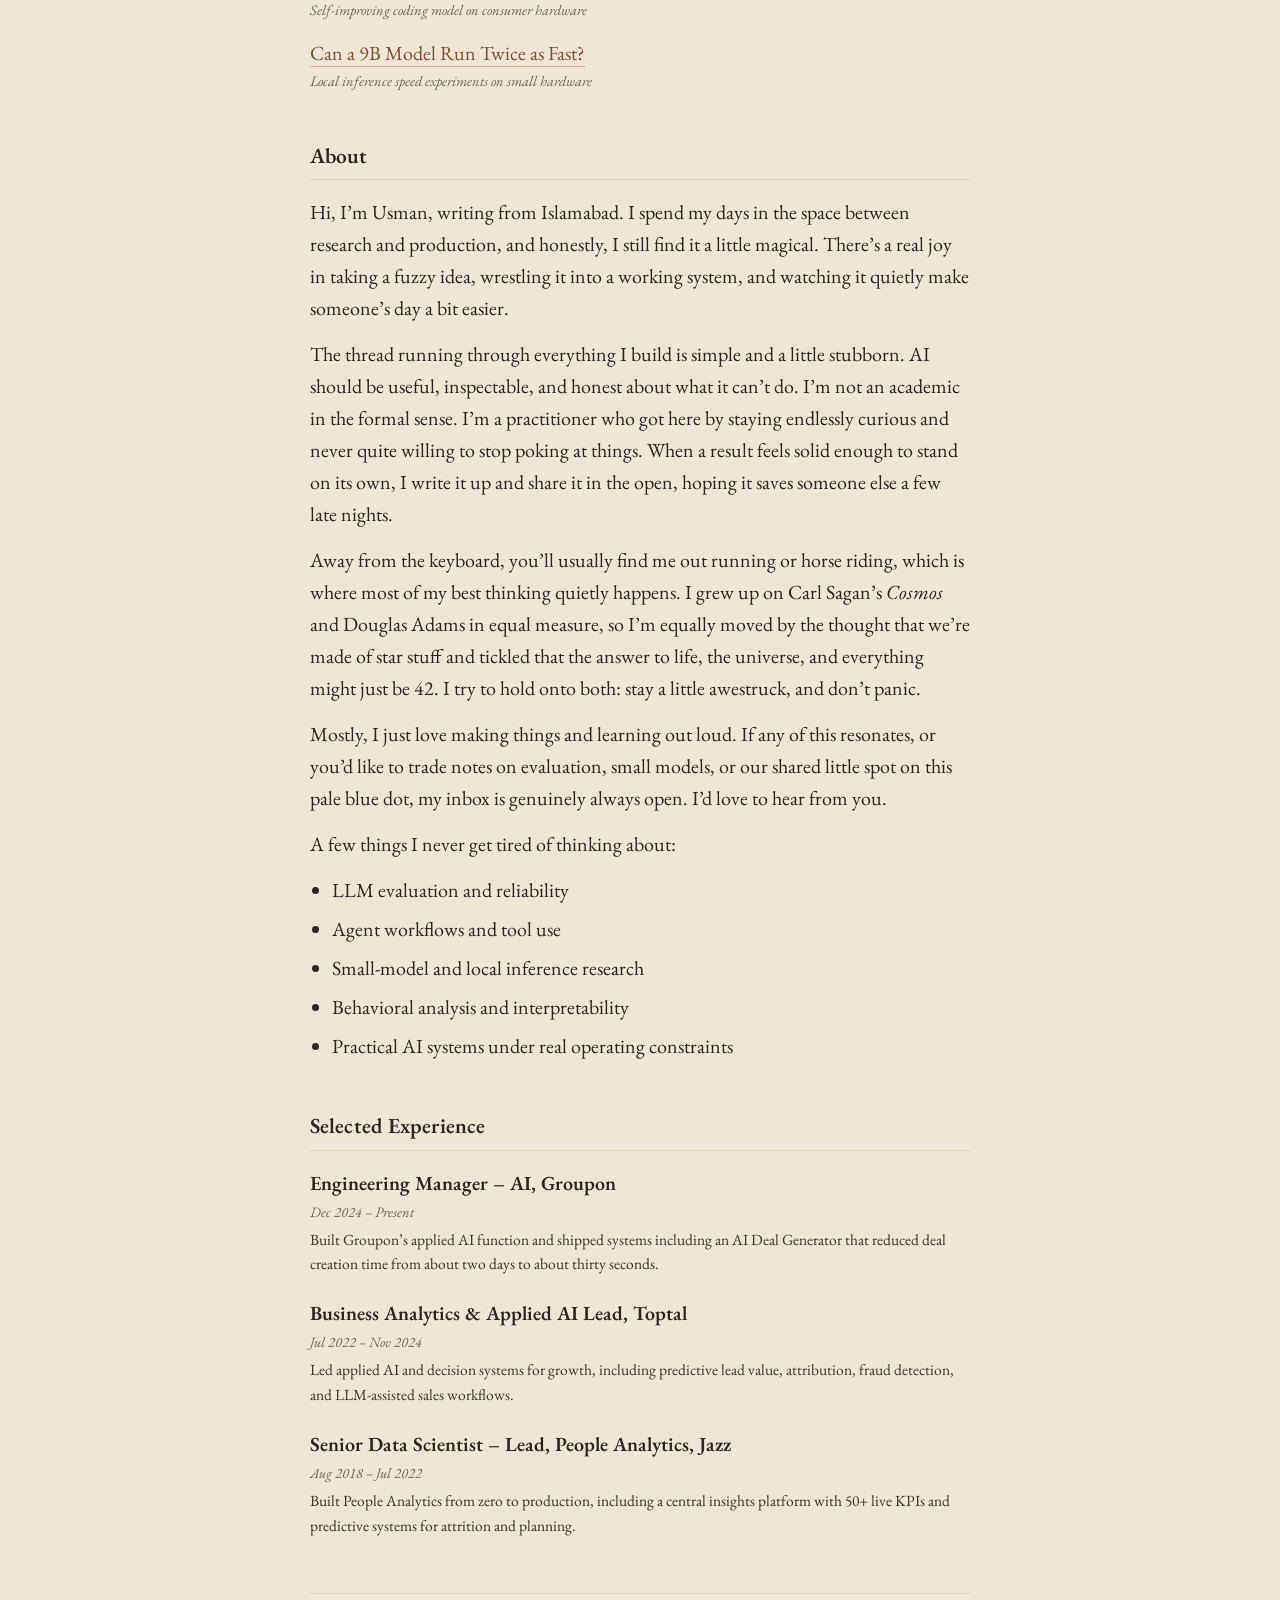
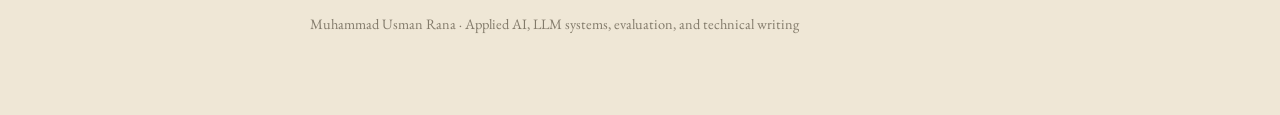
==== commit cebaca2d: "Add new paper summaries to homepage" ====
--- a/index.html
+++ b/index.html
@@ -77,6 +77,7 @@
 .item{margin:0 0 18px}
 .item .t{line-height:1.4}
 .item .d{font-style:italic;color:#6f675a;font-size:.9rem;margin-top:2px}
+.item .summary{color:#4f493f;font-size:.93rem;line-height:1.45;margin-top:5px;max-width:620px}
 
 ul{margin:4px 0 14px;padding-left:22px}
 li{margin:0 0 7px}
@@ -128,20 +129,41 @@
   <h2>Papers</h2>
   <div class="list">
     <div class="item">
+      <div class="t"><a href="https://arxiv.org/abs/2608.20438">Peer-Voted LLM-Agent Stress Tests
+        Find Feed-Induced Lexical Convergence but No Reliable Matched-Exposure Advantage for
+        Distributed Sources</a></div>
+      <div class="d">arXiv e-print, 2026 · with Dominic Williamson</div>
+      <div class="summary">A preregistered study of 448 synthetic-agent trials across four open-weight model
+        families, testing how peer-ranked feeds affect downstream language and decisions. Peer exposure
+        reliably increased lexical similarity, but multiple distributed sources did not produce a reliable
+        advantage over one source when impressions were matched.</div>
+    </div>
+    <div class="item">
       <div class="t"><a href="https://arxiv.org/abs/2607.20492">PhantomFill: When the Form Demands
         an Answer, Language Models Invent One</a></div>
       <div class="d">arXiv e-print, 2026 · accepted at the Stanford AIMS Workshop, 2026</div>
+      <div class="summary">This benchmark tests whether required schemas make language models invent information
+        that is absent from the input. Required fields drove fabrication to 100% in 10 of 13 models,
+        while an explicit escape option was largely ignored by open-weight models.</div>
     </div>
     <div class="item">
       <div class="t"><a href="https://arxiv.org/abs/2605.20202">Under Pressure: Emotional Framing
         Induces Measurable Behavioral Shifts and Structured Internal Geometry in Small Language
         Models</a></div>
       <div class="d">arXiv e-print, 2026</div>
+      <div class="summary">Using small local models on impossible-constraint coding tasks, this study measures
+        how emotional framing changes both answers and internal representations. Pressure produced the
+        strongest shortcut behavior, while calm and curiosity preserved honesty more often; the framing
+        directions also formed a structured geometry in the final layer.</div>
     </div>
     <div class="item">
       <div class="t"><a href="https://arxiv.org/abs/2606.00914">Adversarial Feeds Steer LLM Agent
         Decisions Against Their Defaults</a></div>
       <div class="d">arXiv e-print, 2026</div>
+      <div class="summary">This work isolates the effect of a ranked feed by holding the agent, persona, topic,
+        and final prompt fixed while changing only the preceding scrolling experience. Across 2,785
+        rollouts, adversarial feeds shifted uncertain decisions dramatically, but generally could not
+        overturn strong defaults; two simple feed-level defenses partly reduced the effect.</div>
     </div>
   </div>
 
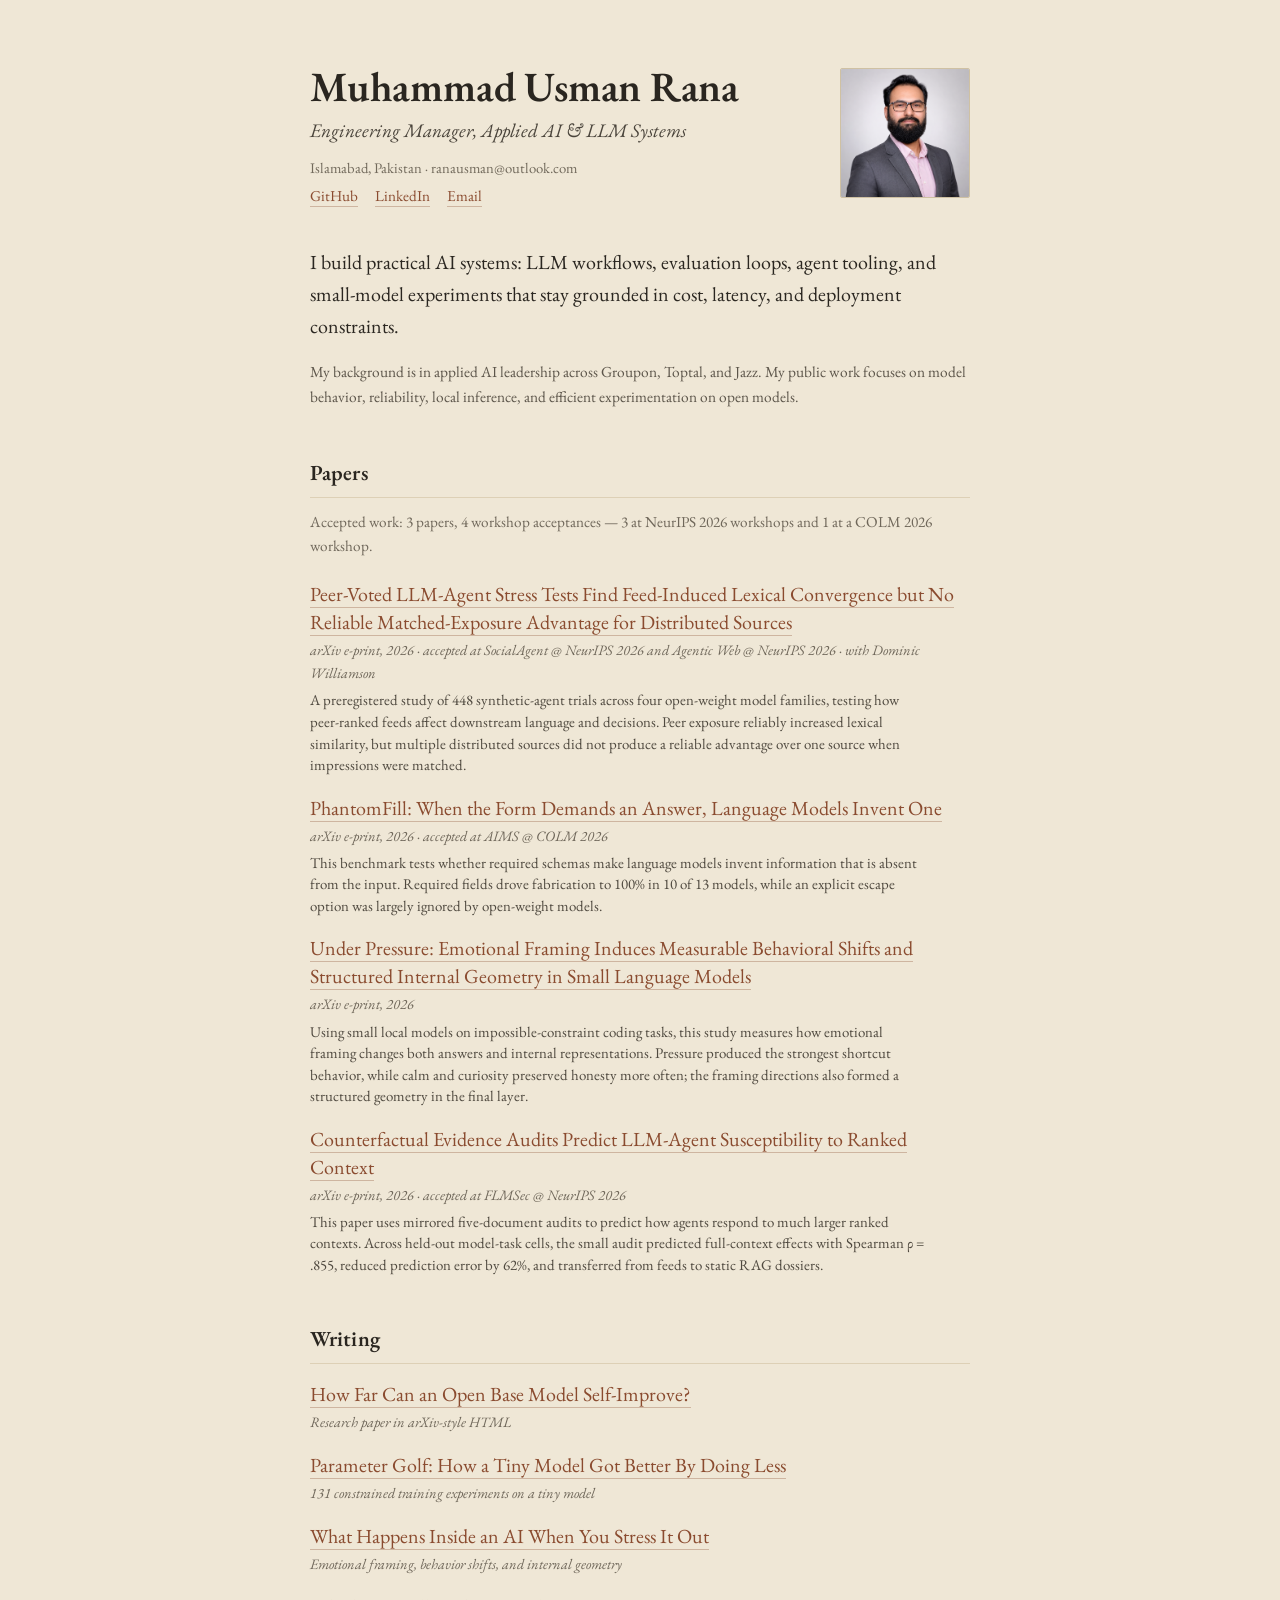
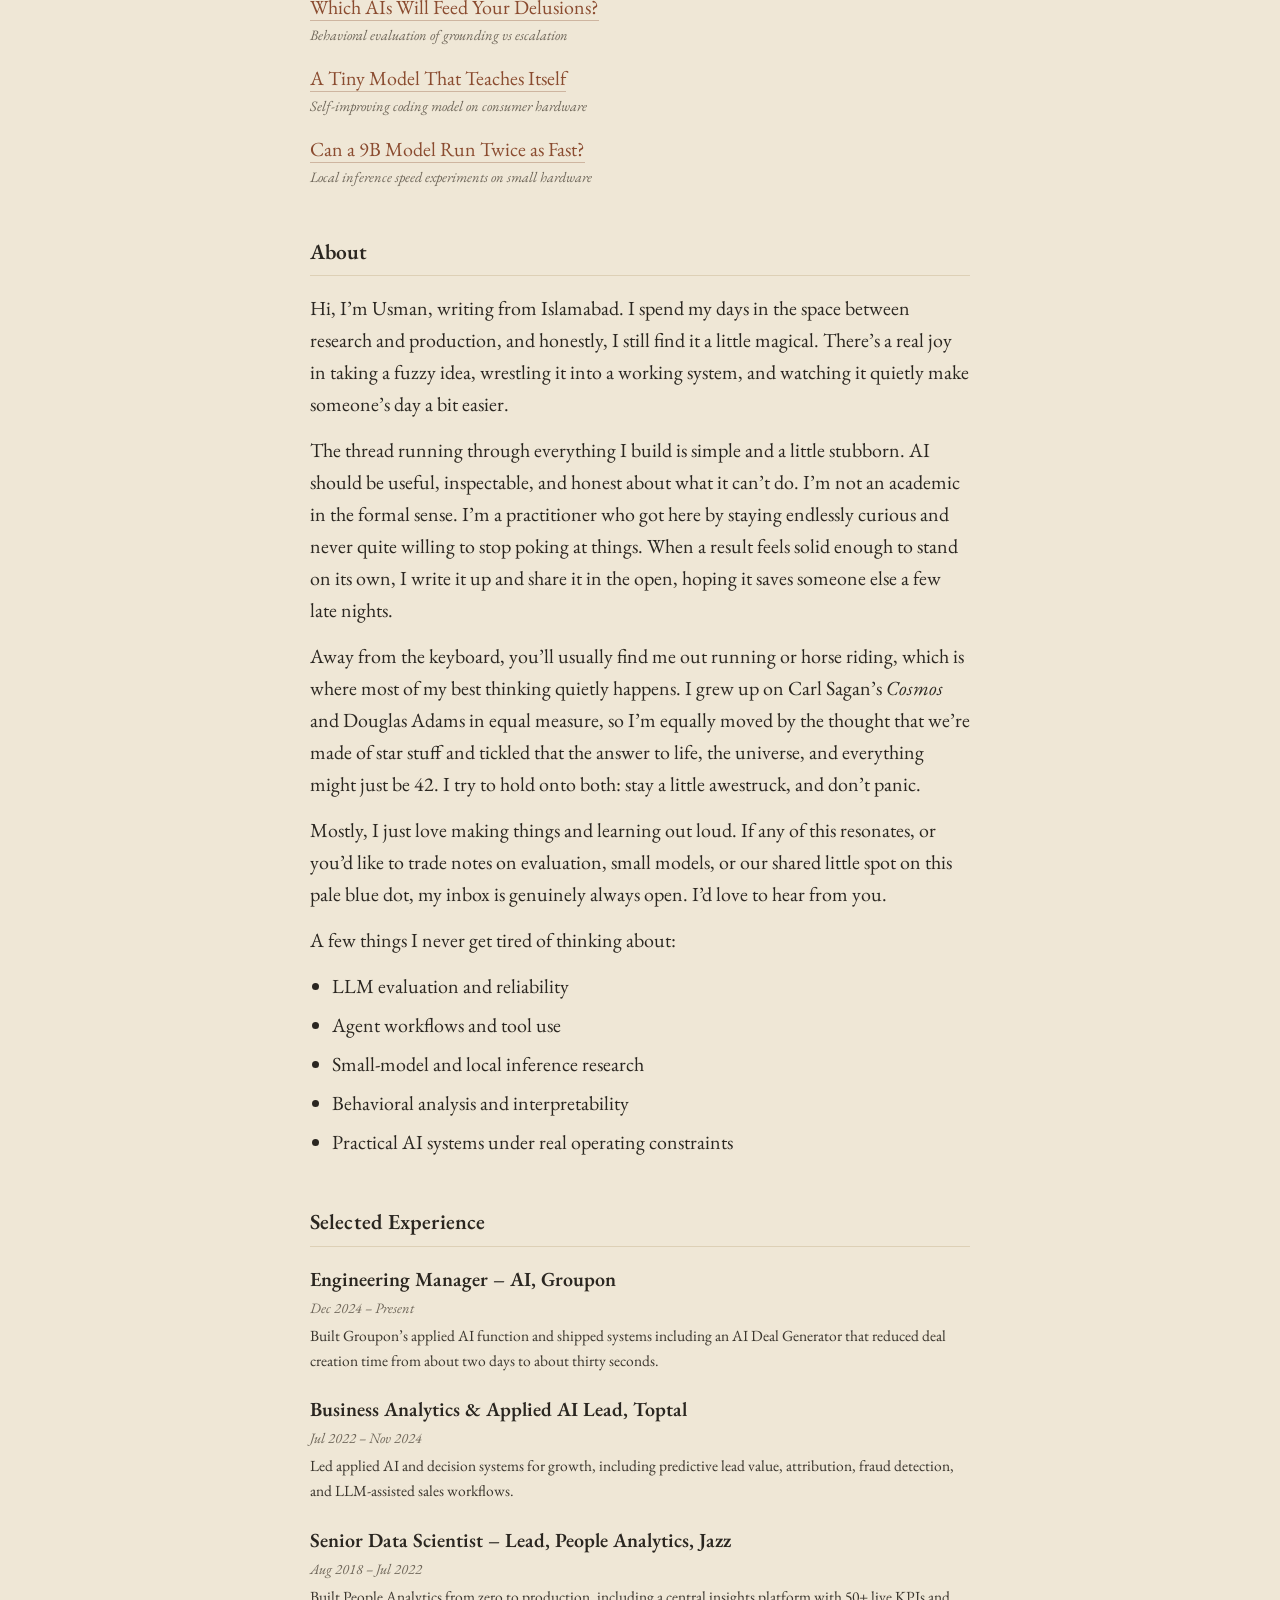
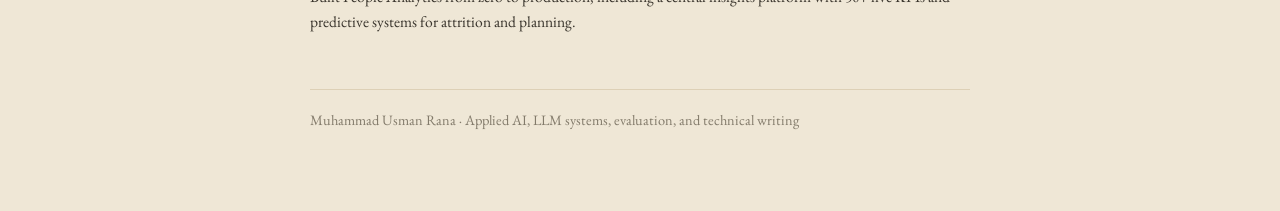
==== commit 616a5db7: "Update paper acceptances and venues" ====
--- a/index.html
+++ b/index.html
@@ -78,6 +78,7 @@
 .item .t{line-height:1.4}
 .item .d{font-style:italic;color:#6f675a;font-size:.9rem;margin-top:2px}
 .item .summary{color:#4f493f;font-size:.93rem;line-height:1.45;margin-top:5px;max-width:620px}
+.paper-note{color:#6f675a;font-size:.95rem;margin:-4px 0 22px}
 
 ul{margin:4px 0 14px;padding-left:22px}
 li{margin:0 0 7px}
@@ -127,12 +128,14 @@
   experimentation on open models.</p>
 
   <h2>Papers</h2>
+  <p class="paper-note">Accepted work: 3 papers, 4 workshop acceptances &mdash; 3 at NeurIPS 2026
+    workshops and 1 at a COLM 2026 workshop.</p>
   <div class="list">
     <div class="item">
       <div class="t"><a href="https://arxiv.org/abs/2608.20438">Peer-Voted LLM-Agent Stress Tests
         Find Feed-Induced Lexical Convergence but No Reliable Matched-Exposure Advantage for
         Distributed Sources</a></div>
-      <div class="d">arXiv e-print, 2026 · with Dominic Williamson</div>
+      <div class="d">arXiv e-print, 2026 · accepted at SocialAgent @ NeurIPS 2026 and Agentic Web @ NeurIPS 2026 · with Dominic Williamson</div>
       <div class="summary">A preregistered study of 448 synthetic-agent trials across four open-weight model
         families, testing how peer-ranked feeds affect downstream language and decisions. Peer exposure
         reliably increased lexical similarity, but multiple distributed sources did not produce a reliable
@@ -141,7 +144,7 @@
     <div class="item">
       <div class="t"><a href="https://arxiv.org/abs/2607.20492">PhantomFill: When the Form Demands
         an Answer, Language Models Invent One</a></div>
-      <div class="d">arXiv e-print, 2026 · accepted at the Stanford AIMS Workshop, 2026</div>
+      <div class="d">arXiv e-print, 2026 · accepted at AIMS @ COLM 2026</div>
       <div class="summary">This benchmark tests whether required schemas make language models invent information
         that is absent from the input. Required fields drove fabrication to 100% in 10 of 13 models,
         while an explicit escape option was largely ignored by open-weight models.</div>
@@ -157,13 +160,13 @@
         directions also formed a structured geometry in the final layer.</div>
     </div>
     <div class="item">
-      <div class="t"><a href="https://arxiv.org/abs/2606.00914">Adversarial Feeds Steer LLM Agent
-        Decisions Against Their Defaults</a></div>
-      <div class="d">arXiv e-print, 2026</div>
-      <div class="summary">This work isolates the effect of a ranked feed by holding the agent, persona, topic,
-        and final prompt fixed while changing only the preceding scrolling experience. Across 2,785
-        rollouts, adversarial feeds shifted uncertain decisions dramatically, but generally could not
-        overturn strong defaults; two simple feed-level defenses partly reduced the effect.</div>
+      <div class="t"><a href="https://arxiv.org/abs/2606.00914">Counterfactual Evidence Audits Predict
+        LLM-Agent Susceptibility to Ranked Context</a></div>
+      <div class="d">arXiv e-print, 2026 · accepted at FLMSec @ NeurIPS 2026</div>
+      <div class="summary">This paper uses mirrored five-document audits to predict how agents respond to much
+        larger ranked contexts. Across held-out model-task cells, the small audit predicted full-context
+        effects with Spearman &rho; = .855, reduced prediction error by 62%, and transferred from feeds
+        to static RAG dossiers.</div>
     </div>
   </div>
 
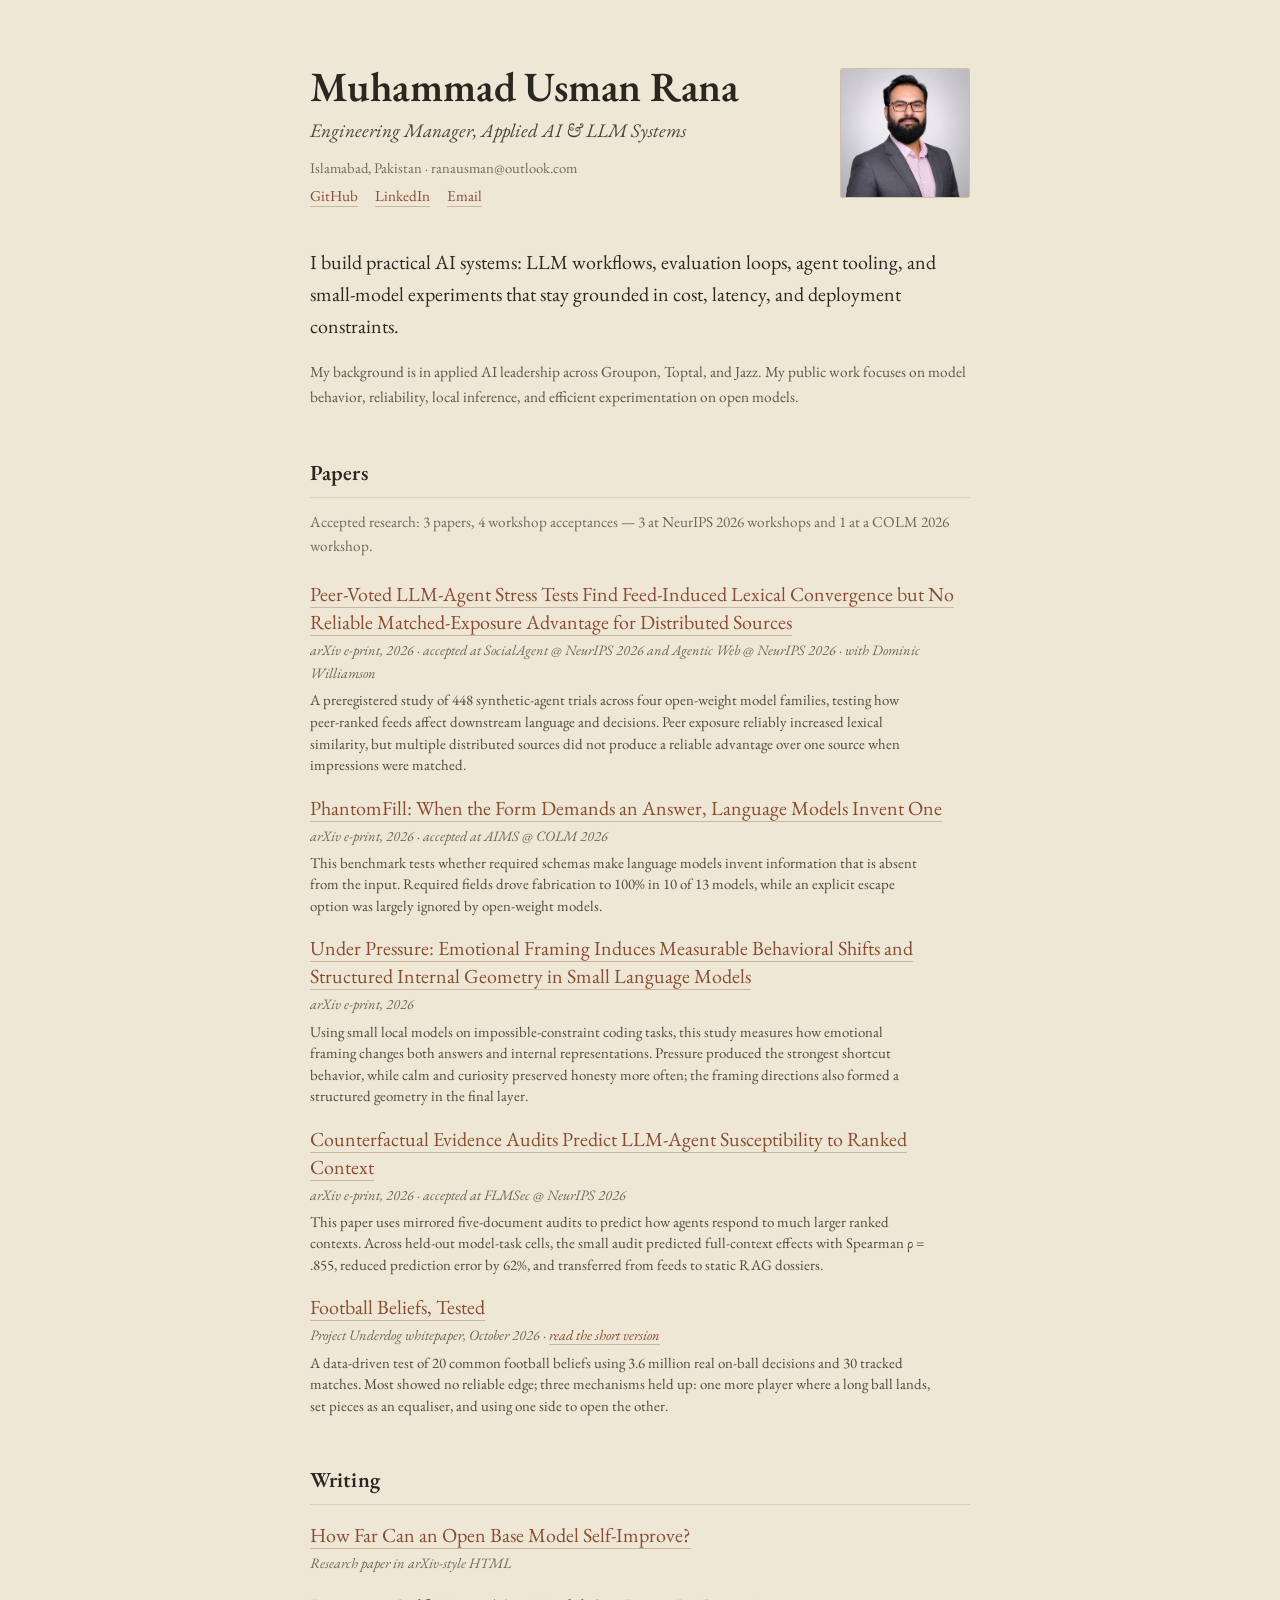
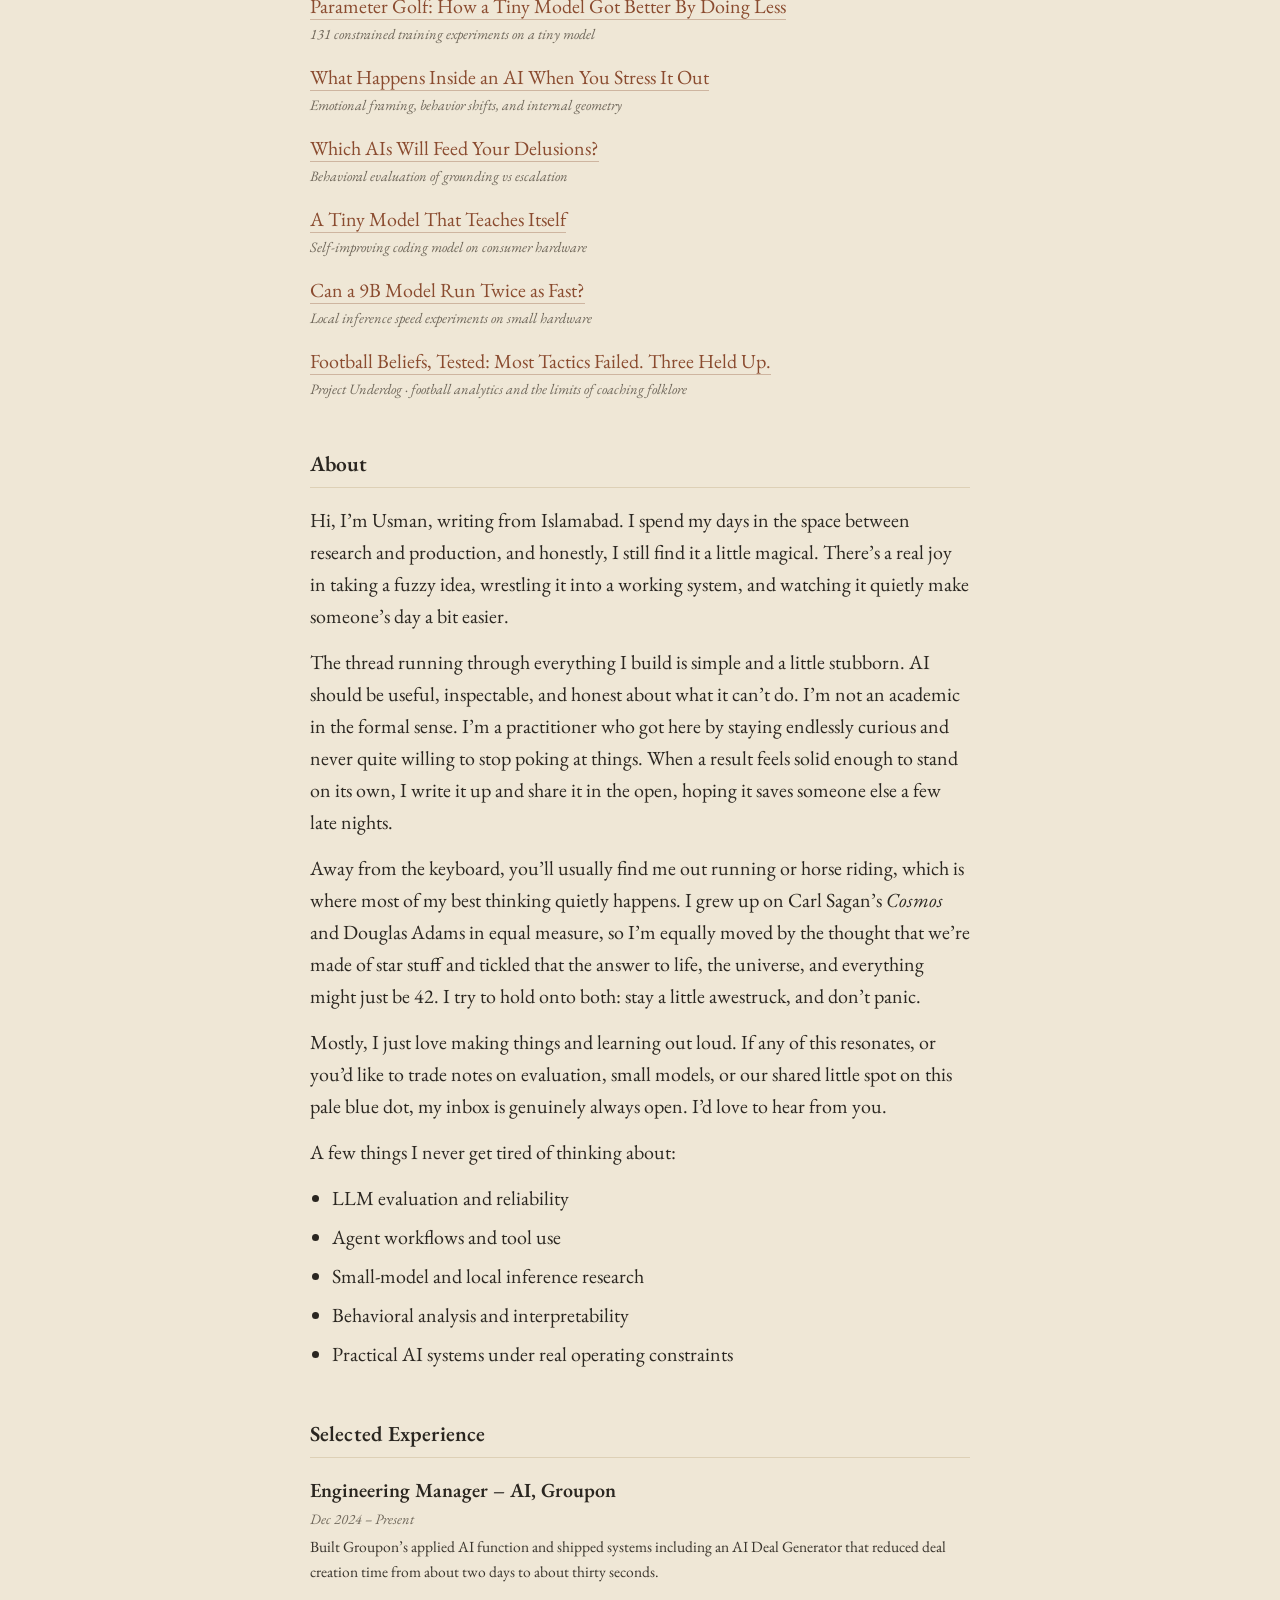
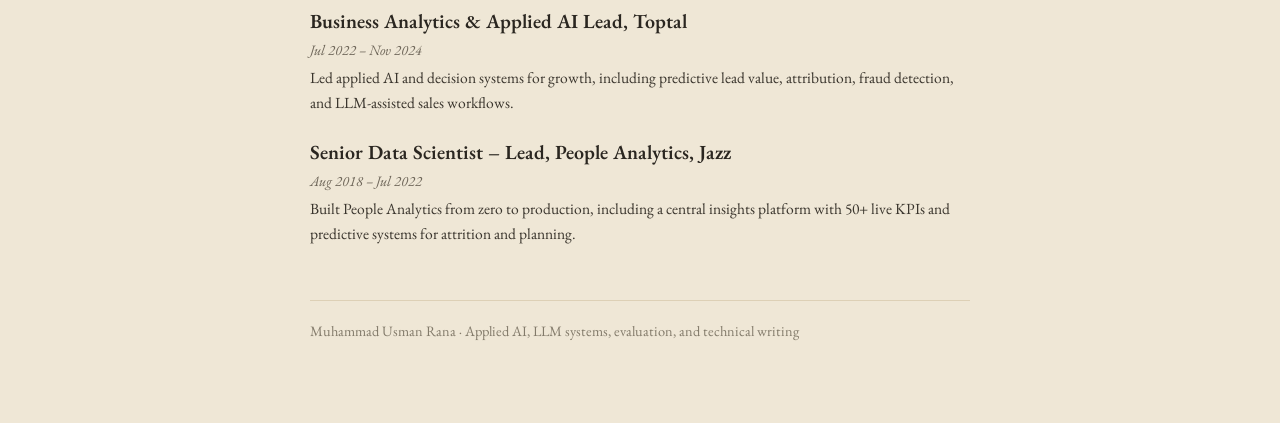
==== commit bef46681: "Add football beliefs paper and short blog" ====
--- a/index.html
+++ b/index.html
@@ -128,7 +128,7 @@
   experimentation on open models.</p>
 
   <h2>Papers</h2>
-  <p class="paper-note">Accepted work: 3 papers, 4 workshop acceptances &mdash; 3 at NeurIPS 2026
+  <p class="paper-note">Accepted research: 3 papers, 4 workshop acceptances &mdash; 3 at NeurIPS 2026
     workshops and 1 at a COLM 2026 workshop.</p>
   <div class="list">
     <div class="item">
@@ -168,6 +168,13 @@
         effects with Spearman &rho; = .855, reduced prediction error by 62%, and transferred from feeds
         to static RAG dossiers.</div>
     </div>
+    <div class="item">
+      <div class="t"><a href="papers/football-beliefs-tested.pdf">Football Beliefs, Tested</a></div>
+      <div class="d">Project Underdog whitepaper, October 2026 · <a href="posts/football-beliefs-tested.html">read the short version</a></div>
+      <div class="summary">A data-driven test of 20 common football beliefs using 3.6 million real on-ball decisions
+        and 30 tracked matches. Most showed no reliable edge; three mechanisms held up: one more player
+        where a long ball lands, set pieces as an equaliser, and using one side to open the other.</div>
+    </div>
   </div>
 
   <h2>Writing</h2>
@@ -199,6 +206,10 @@
       <div class="t"><a href="posts/twenty-experiments.html">Can a 9B Model Run Twice as
         Fast?</a></div>
       <div class="d">Local inference speed experiments on small hardware</div>
+    </div>
+    <div class="item">
+      <div class="t"><a href="posts/football-beliefs-tested.html">Football Beliefs, Tested: Most Tactics Failed. Three Held Up.</a></div>
+      <div class="d">Project Underdog · football analytics and the limits of coaching folklore</div>
     </div>
   </div>
 
